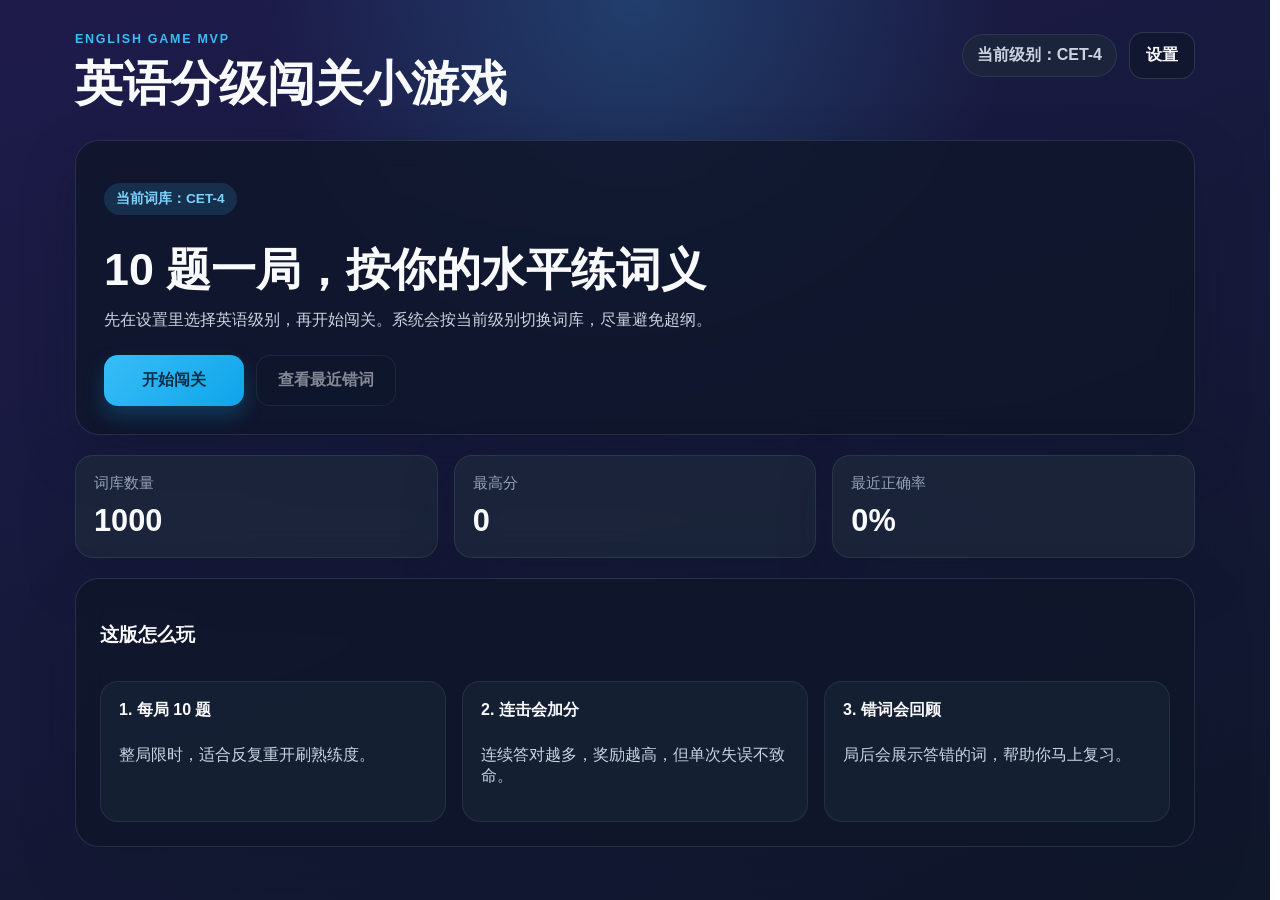
==== index.html @ 814c790f "提交英语分级闯关小游戏" ====
<!doctype html>
<html lang="zh-CN">
<head>
  <meta charset="utf-8">
  <meta name="viewport" content="width=device-width, initial-scale=1">
  <title>英语分级闯关小游戏</title>
  <link rel="stylesheet" href="styles.css">
</head>
<body>
  <div class="app-shell">
    <header class="app-header">
      <div>
        <p class="eyebrow">English Game MVP</p>
        <h1>英语分级闯关小游戏</h1>
      </div>
      <div class="header-actions">
        <p class="level-chip" id="current-level-chip">当前级别：CET-4</p>
        <button class="secondary-button compact-button" id="open-settings-button" type="button">设置</button>
      </div>
    </header>

    <main class="screen-stack">
      <section class="screen is-active" id="screen-home" aria-labelledby="home-title">
        <div class="hero-card card">
          <p class="hero-badge" id="current-level-badge">当前词库：CET-4</p>
          <h2 id="home-title">10 题一局，按你的水平练词义</h2>
          <p class="hero-copy">
            先在设置里选择英语级别，再开始闯关。系统会按当前级别切换词库，尽量避免超纲。
          </p>
          <div class="action-row">
            <button class="primary-button" id="start-button" type="button">开始闯关</button>
            <button class="secondary-button" id="toggle-review-button" type="button">查看最近错词</button>
          </div>
        </div>

        <div class="stats-grid">
          <article class="stat-card card">
            <span class="stat-label">词库数量</span>
            <strong class="stat-value" id="word-bank-size">0</strong>
          </article>
          <article class="stat-card card">
            <span class="stat-label">最高分</span>
            <strong class="stat-value" id="best-score">0</strong>
          </article>
          <article class="stat-card card">
            <span class="stat-label">最近正确率</span>
            <strong class="stat-value" id="latest-accuracy">0%</strong>
          </article>
        </div>

        <section class="card review-panel is-hidden" id="home-review-panel" aria-labelledby="home-review-title">
          <div class="panel-header">
            <h3 id="home-review-title">最近错词</h3>
            <span class="panel-hint">局后自动记录</span>
          </div>
          <ul class="word-review-list" id="home-review-list"></ul>
          <p class="empty-state" id="home-review-empty">你最近还没有错词记录，直接开始第一局吧。</p>
        </section>

        <section class="card tips-panel">
          <div class="panel-header">
            <h3>这版怎么玩</h3>
          </div>
          <div class="tips-grid">
            <article>
              <strong>1. 每局 10 题</strong>
              <p>整局限时，适合反复重开刷熟练度。</p>
            </article>
            <article>
              <strong>2. 连击会加分</strong>
              <p>连续答对越多，奖励越高，但单次失误不致命。</p>
            </article>
            <article>
              <strong>3. 错词会回顾</strong>
              <p>局后会展示答错的词，帮助你马上复习。</p>
            </article>
          </div>
        </section>
      </section>

      <section class="screen" id="screen-game" aria-labelledby="game-title">
        <div class="card game-card">
          <div class="panel-header game-header">
            <div>
              <p class="eyebrow">Round</p>
              <h2 id="game-title">正在闯关</h2>
            </div>
            <p class="question-progress" id="question-progress">第 1 / 10 题</p>
          </div>

          <div class="status-grid">
            <article class="status-chip">
              <span>时间</span>
              <strong id="timer-value">01:15</strong>
            </article>
            <article class="status-chip">
              <span>分数</span>
              <strong id="score-value">0</strong>
            </article>
            <article class="status-chip">
              <span>生命</span>
              <strong id="lives-value">3</strong>
            </article>
            <article class="status-chip">
              <span>连击</span>
              <strong id="combo-value">0</strong>
            </article>
          </div>

          <div class="question-panel">
            <div class="question-meta">
              <span class="tag" id="pos-tag">v.</span>
              <span class="tag tag-muted" id="difficulty-tag">easy</span>
            </div>
            <p class="prompt-label">请选择这个英文单词最贴切的中文意思：</p>
            <h3 class="question-word" id="question-word">abandon</h3>
            <p class="question-phonetic" id="question-phonetic">/əˈbændən/</p>
            <p class="question-hint">键盘也可以按 1 / 2 / 3 / 4 作答</p>
          </div>

          <div class="options-grid" id="options-grid" role="list"></div>

          <div class="feedback-box" id="feedback-box" aria-live="polite"></div>
        </div>
      </section>

      <section class="screen" id="screen-result" aria-labelledby="result-title">
        <div class="card result-card">
          <div class="panel-header">
            <div>
              <p class="eyebrow">Result</p>
              <h2 id="result-title">本局结算</h2>
            </div>
          </div>

          <div class="result-grid">
            <article class="stat-card result-stat">
              <span class="stat-label">最终得分</span>
              <strong class="stat-value" id="result-score">0</strong>
            </article>
            <article class="stat-card result-stat">
              <span class="stat-label">答对题数</span>
              <strong class="stat-value" id="result-correct">0 / 0</strong>
            </article>
            <article class="stat-card result-stat">
              <span class="stat-label">正确率</span>
              <strong class="stat-value" id="result-accuracy">0%</strong>
            </article>
            <article class="stat-card result-stat">
              <span class="stat-label">最高连击</span>
              <strong class="stat-value" id="result-best-combo">0</strong>
            </article>
          </div>

          <p class="summary-text" id="result-summary">继续保持，你已经在建立语感了。</p>

          <section class="review-panel result-review">
            <div class="panel-header">
              <h3>本局错词回顾</h3>
              <span class="panel-hint" id="wrong-count">0 个</span>
            </div>
            <ul class="word-review-list" id="result-review-list"></ul>
            <p class="empty-state" id="result-review-empty">这一局没有错词，表现不错。</p>
          </section>

          <div class="action-row">
            <button class="primary-button" id="play-again-button" type="button">再来一局</button>
            <button class="secondary-button" id="back-home-button" type="button">返回首页</button>
          </div>
        </div>
      </section>
    </main>
  </div>

  <section class="modal-backdrop is-hidden" id="settings-modal" aria-hidden="true">
    <div class="modal-card card" role="dialog" aria-modal="true" aria-labelledby="settings-title">
      <div class="panel-header">
        <div>
          <p class="eyebrow">Settings</p>
          <h2 id="settings-title">选择英语级别</h2>
        </div>
        <button class="icon-button" id="close-settings-button" type="button" aria-label="关闭设置">×</button>
      </div>
      <p class="modal-copy">
        级别切换后，题目、词库数量、最高分、最近正确率和错词记录都会按当前级别分别显示。
      </p>
      <div class="level-options" id="level-options"></div>
      <div class="action-row modal-actions">
        <button class="primary-button" id="save-settings-button" type="button">保存设置</button>
        <button class="secondary-button" id="cancel-settings-button" type="button">取消</button>
      </div>
    </div>
  </section>

  <script src="generated-word-bank.js"></script>
  <script src="words.js"></script>
  <script src="app.js"></script>
</body>
</html>
---- styles.css ----
:root {
  --bg-start: #1e1b4b;
  --bg-end: #0f172a;
  --page-background:
    radial-gradient(circle at top, rgba(56, 189, 248, 0.22), transparent 34%),
    linear-gradient(160deg, var(--bg-start), var(--bg-end));
  --panel: rgba(15, 23, 42, 0.82);
  --panel-border: rgba(148, 163, 184, 0.18);
  --text-main: #f8fafc;
  --text-soft: #cbd5e1;
  --text-muted: #94a3b8;
  --accent: #38bdf8;
  --accent-strong: #0ea5e9;
  --success: #22c55e;
  --danger: #f87171;
  --warning: #fbbf24;
  --shadow: 0 20px 50px rgba(15, 23, 42, 0.35);
  --radius-lg: 24px;
  --radius-md: 18px;
  --radius-sm: 12px;
  --scrollbar-track: rgba(15, 23, 42, 0.56);
  --scrollbar-thumb: linear-gradient(180deg, rgba(56, 189, 248, 0.72), rgba(14, 165, 233, 0.88));
  --scrollbar-thumb-hover: linear-gradient(180deg, rgba(125, 211, 252, 0.88), rgba(56, 189, 248, 0.96));
}

* {
  box-sizing: border-box;
}

html {
  overflow-y: scroll;
  scrollbar-gutter: stable;
  background: var(--page-background);
}

body {
  margin: 0;
  min-height: 100vh;
  font-family: "Segoe UI", "PingFang SC", "Microsoft YaHei", sans-serif;
  color: var(--text-main);
  background: var(--page-background);
}

body.modal-open {
  position: fixed;
  left: 0;
  right: 0;
  width: 100%;
  overflow: hidden;
}

html,
body,
.modal-backdrop,
.level-options {
  scrollbar-width: thin;
  scrollbar-color: rgba(56, 189, 248, 0.85) rgba(15, 23, 42, 0.38);
}

html::-webkit-scrollbar,
body::-webkit-scrollbar,
.modal-backdrop::-webkit-scrollbar,
.level-options::-webkit-scrollbar {
  width: 12px;
  height: 12px;
}

html::-webkit-scrollbar-track,
body::-webkit-scrollbar-track,
.modal-backdrop::-webkit-scrollbar-track,
.level-options::-webkit-scrollbar-track {
  background: var(--scrollbar-track);
  border-radius: 999px;
}

html::-webkit-scrollbar-thumb,
body::-webkit-scrollbar-thumb,
.modal-backdrop::-webkit-scrollbar-thumb,
.level-options::-webkit-scrollbar-thumb {
  background: var(--scrollbar-thumb);
  border-radius: 999px;
  border: 2px solid rgba(15, 23, 42, 0.72);
}

html::-webkit-scrollbar-thumb:hover,
body::-webkit-scrollbar-thumb:hover,
.modal-backdrop::-webkit-scrollbar-thumb:hover,
.level-options::-webkit-scrollbar-thumb:hover {
  background: var(--scrollbar-thumb-hover);
}

button,
input,
textarea,
select {
  font: inherit;
}

button {
  border: 0;
  cursor: pointer;
}

.app-shell {
  width: min(1120px, calc(100% - 32px));
  margin: 0 auto;
  padding: 32px 0 48px;
}

.app-header {
  display: flex;
  justify-content: space-between;
  gap: 16px;
  align-items: flex-start;
  margin-bottom: 24px;
}

.app-header h1 {
  margin: 6px 0 0;
  font-size: clamp(1.9rem, 4vw, 3rem);
}

.header-tip {
  max-width: 260px;
  margin: 0;
  color: var(--text-soft);
  text-align: right;
}

.header-actions {
  display: flex;
  flex-wrap: wrap;
  justify-content: flex-end;
  align-items: center;
  gap: 12px;
}

.level-chip {
  margin: 0;
  padding: 10px 14px;
  border-radius: 999px;
  background: rgba(30, 41, 59, 0.72);
  border: 1px solid rgba(148, 163, 184, 0.14);
  color: var(--text-soft);
  font-weight: 700;
}

.eyebrow {
  margin: 0;
  color: var(--accent);
  text-transform: uppercase;
  letter-spacing: 0.14em;
  font-size: 0.78rem;
  font-weight: 700;
}

.screen {
  display: none;
}

.screen.is-active {
  display: block;
}

.card {
  border: 1px solid var(--panel-border);
  border-radius: var(--radius-lg);
  background: var(--panel);
  box-shadow: var(--shadow);
  backdrop-filter: blur(14px);
}

.hero-card,
.game-card,
.result-card,
.review-panel,
.tips-panel {
  padding: 24px;
}

.hero-card {
  padding: 28px;
}

.hero-badge,
.tag {
  display: inline-flex;
  align-items: center;
  gap: 6px;
  padding: 7px 12px;
  border-radius: 999px;
  background: rgba(56, 189, 248, 0.15);
  color: #7dd3fc;
  font-size: 0.85rem;
  font-weight: 700;
}

.hero-card h2 {
  margin: 16px 0 12px;
  font-size: clamp(1.8rem, 3.8vw, 2.8rem);
  line-height: 1.12;
}

.hero-copy,
.prompt-label,
.question-hint,
.summary-text,
.tips-grid p,
.panel-hint,
.empty-state {
  color: var(--text-soft);
}

.action-row {
  display: flex;
  flex-wrap: wrap;
  gap: 12px;
  margin-top: 24px;
}

.primary-button,
.secondary-button,
.option-button {
  transition: transform 0.15s ease, box-shadow 0.15s ease, background 0.15s ease, border-color 0.15s ease;
}

.primary-button:hover,
.secondary-button:hover,
.option-button:hover {
  transform: translateY(-2px);
}

.primary-button,
.secondary-button {
  min-width: 140px;
  padding: 14px 20px;
  border-radius: 14px;
  font-weight: 700;
}

.primary-button {
  background: linear-gradient(135deg, var(--accent), var(--accent-strong));
  color: #082f49;
  box-shadow: 0 10px 20px rgba(14, 165, 233, 0.25);
}

.secondary-button {
  background: rgba(15, 23, 42, 0.7);
  color: var(--text-main);
  border: 1px solid rgba(148, 163, 184, 0.22);
}

.compact-button {
  min-width: auto;
  padding: 12px 16px;
}

.secondary-button:disabled {
  opacity: 0.5;
  cursor: not-allowed;
  transform: none;
}

.stats-grid,
.result-grid,
.tips-grid,
.status-grid {
  display: grid;
  gap: 16px;
}

.stats-grid,
.result-grid {
  grid-template-columns: repeat(3, minmax(0, 1fr));
  margin-top: 20px;
}

.tips-panel,
.review-panel {
  margin-top: 20px;
}

.stat-card,
.status-chip {
  padding: 18px;
  border-radius: var(--radius-md);
  background: rgba(30, 41, 59, 0.72);
  border: 1px solid rgba(148, 163, 184, 0.14);
}

.stat-label,
.status-chip span {
  display: block;
  color: var(--text-muted);
  font-size: 0.92rem;
}

.stat-value,
.status-chip strong {
  display: block;
  margin-top: 10px;
  font-size: clamp(1.6rem, 2.4vw, 2.15rem);
}

.panel-header {
  display: flex;
  justify-content: space-between;
  align-items: center;
  gap: 12px;
}

.tips-grid {
  grid-template-columns: repeat(3, minmax(0, 1fr));
  margin-top: 14px;
}

.tips-grid article {
  padding: 18px;
  border-radius: var(--radius-md);
  background: rgba(30, 41, 59, 0.52);
  border: 1px solid rgba(148, 163, 184, 0.12);
}

.tips-grid strong {
  display: inline-block;
  margin-bottom: 8px;
}

.game-card {
  max-width: 860px;
  margin: 0 auto;
}

.game-header {
  margin-bottom: 20px;
}

.question-progress {
  margin: 0;
  color: var(--warning);
  font-weight: 700;
}

.status-grid {
  grid-template-columns: repeat(4, minmax(0, 1fr));
  margin-bottom: 24px;
}

.question-panel {
  margin-bottom: 18px;
  padding: 24px;
  border-radius: var(--radius-md);
  background: rgba(30, 41, 59, 0.56);
  border: 1px solid rgba(148, 163, 184, 0.12);
}

.question-meta {
  display: flex;
  gap: 10px;
  flex-wrap: wrap;
}

.tag-muted {
  color: #fde68a;
  background: rgba(251, 191, 36, 0.12);
}

.question-word {
  margin: 10px 0 8px;
  font-size: clamp(2rem, 6vw, 3.8rem);
  line-height: 1.05;
}

.question-phonetic {
  margin: 0 0 10px;
  color: #bfdbfe;
  font-size: 1.02rem;
  letter-spacing: 0.02em;
}

.options-grid {
  display: grid;
  gap: 12px;
}

.option-button {
  width: 100%;
  padding: 18px 20px;
  text-align: left;
  border-radius: 16px;
  color: var(--text-main);
  background: rgba(15, 23, 42, 0.72);
  border: 1px solid rgba(148, 163, 184, 0.16);
}

.option-button strong {
  display: inline-flex;
  align-items: center;
  justify-content: center;
  width: 28px;
  height: 28px;
  margin-right: 12px;
  border-radius: 999px;
  background: rgba(148, 163, 184, 0.15);
  font-size: 0.9rem;
}

.option-button.is-disabled {
  cursor: not-allowed;
  transform: none;
  opacity: 0.92;
}

.option-button.is-correct {
  border-color: rgba(34, 197, 94, 0.66);
  background: rgba(34, 197, 94, 0.18);
}

.option-button.is-wrong {
  border-color: rgba(248, 113, 113, 0.62);
  background: rgba(248, 113, 113, 0.18);
}

.feedback-box {
  min-height: 58px;
  margin-top: 18px;
  padding: 16px 18px;
  border-radius: 16px;
  background: rgba(15, 23, 42, 0.62);
  border: 1px solid rgba(148, 163, 184, 0.12);
  color: var(--text-soft);
}

.feedback-box.is-success {
  border-color: rgba(34, 197, 94, 0.4);
  color: #bbf7d0;
}

.feedback-box.is-error {
  border-color: rgba(248, 113, 113, 0.4);
  color: #fecaca;
}

.result-card {
  max-width: 920px;
  margin: 0 auto;
}

.result-grid {
  margin-top: 20px;
}

.summary-text {
  margin: 20px 0 0;
  font-size: 1.05rem;
}

.result-review {
  margin-top: 22px;
  padding: 0;
  background: transparent;
  border: 0;
  box-shadow: none;
}

.word-review-list {
  display: grid;
  gap: 10px;
  padding: 0;
  margin: 16px 0 0;
  list-style: none;
}

.word-review-item {
  display: block;
  padding: 14px 16px;
  border-radius: 14px;
  background: rgba(30, 41, 59, 0.56);
  border: 1px solid rgba(148, 163, 184, 0.12);
}

.word-review-heading {
  margin-bottom: 12px;
}

.word-review-title {
  display: flex;
  flex-wrap: wrap;
  align-items: baseline;
  gap: 10px;
}

.word-review-item strong {
  font-size: 1.08rem;
}

.word-review-phonetic {
  color: #bfdbfe;
  font-size: 0.94rem;
}

.sense-list {
  display: grid;
  gap: 8px;
  padding: 0;
  margin: 0;
  list-style: none;
}

.sense-item {
  display: flex;
  align-items: flex-start;
  gap: 10px;
  flex-wrap: wrap;
}

.sense-badge {
  display: inline-flex;
  align-items: center;
  padding: 4px 10px;
  border-radius: 999px;
  background: rgba(56, 189, 248, 0.12);
  color: #7dd3fc;
  font-size: 0.82rem;
  font-weight: 700;
}

.sense-meaning {
  color: var(--text-soft);
  line-height: 1.6;
}

.empty-state {
  margin: 14px 0 0;
}

.is-hidden {
  display: none;
}

.modal-backdrop {
  position: fixed;
  inset: 0;
  z-index: 20;
  display: flex;
  align-items: center;
  justify-content: center;
  padding: 20px;
  overflow-y: auto;
  backdrop-filter: none;
  background: transparent;
}

.modal-backdrop.is-hidden {
  display: none;
}

.modal-card {
  width: min(720px, 100%);
  max-height: calc(100vh - 40px);
  display: flex;
  flex-direction: column;
  padding: 24px;
  overflow: hidden;
}

.icon-button {
  width: 40px;
  height: 40px;
  border-radius: 999px;
  background: rgba(15, 23, 42, 0.72);
  border: 1px solid rgba(148, 163, 184, 0.18);
  color: var(--text-main);
  font-size: 1.4rem;
  line-height: 1;
}

.modal-copy {
  margin: 16px 0 0;
  color: var(--text-soft);
  flex-shrink: 0;
}

.level-options {
  display: grid;
  gap: 12px;
  margin-top: 18px;
  min-height: 0;
  overflow-y: auto;
  padding-right: 8px;
}

.level-option {
  width: 100%;
  display: flex;
  justify-content: space-between;
  align-items: flex-start;
  gap: 16px;
  padding: 16px 18px;
  text-align: left;
  border-radius: 16px;
  background: rgba(15, 23, 42, 0.72);
  border: 1px solid rgba(148, 163, 184, 0.16);
  color: var(--text-main);
}

.level-option.is-selected {
  border-color: rgba(56, 189, 248, 0.7);
  background: rgba(14, 165, 233, 0.16);
  box-shadow: 0 12px 24px rgba(14, 165, 233, 0.12);
}

.level-option-title {
  display: block;
  font-size: 1.05rem;
}

.level-option-copy {
  display: block;
  margin-top: 6px;
  color: var(--text-soft);
  line-height: 1.6;
}

.level-option-count {
  display: inline-flex;
  align-items: center;
  padding: 6px 12px;
  border-radius: 999px;
  background: rgba(56, 189, 248, 0.12);
  color: #7dd3fc;
  font-size: 0.86rem;
  font-weight: 700;
}

.modal-actions {
  margin-top: 18px;
  padding-top: 16px;
  border-top: 1px solid rgba(148, 163, 184, 0.14);
  flex-shrink: 0;
}

@media (max-width: 900px) {
  .app-header,
  .panel-header {
    flex-direction: column;
    align-items: flex-start;
  }

  .header-tip {
    max-width: none;
    text-align: left;
  }

  .header-actions {
    justify-content: flex-start;
  }

  .stats-grid,
  .result-grid,
  .tips-grid,
  .status-grid {
    grid-template-columns: repeat(2, minmax(0, 1fr));
  }
}

@media (max-width: 640px) {
  .app-shell {
    width: min(100% - 20px, 100%);
    padding-top: 20px;
  }

  .hero-card,
  .game-card,
  .result-card,
  .review-panel,
  .tips-panel {
    padding: 18px;
  }

  .stats-grid,
  .result-grid,
  .tips-grid,
  .status-grid {
    grid-template-columns: 1fr;
  }

  .question-panel {
    padding: 18px;
  }

  .action-row {
    flex-direction: column;
  }

  .primary-button,
  .secondary-button {
    width: 100%;
  }

  .sense-item {
    flex-direction: column;
    gap: 6px;
  }

  .level-option {
    flex-direction: column;
  }

  .level-option-count {
    align-self: flex-start;
  }

  .modal-backdrop {
    padding: 10px;
  }

  .modal-card {
    max-height: calc(100vh - 20px);
    padding: 18px;
  }
}
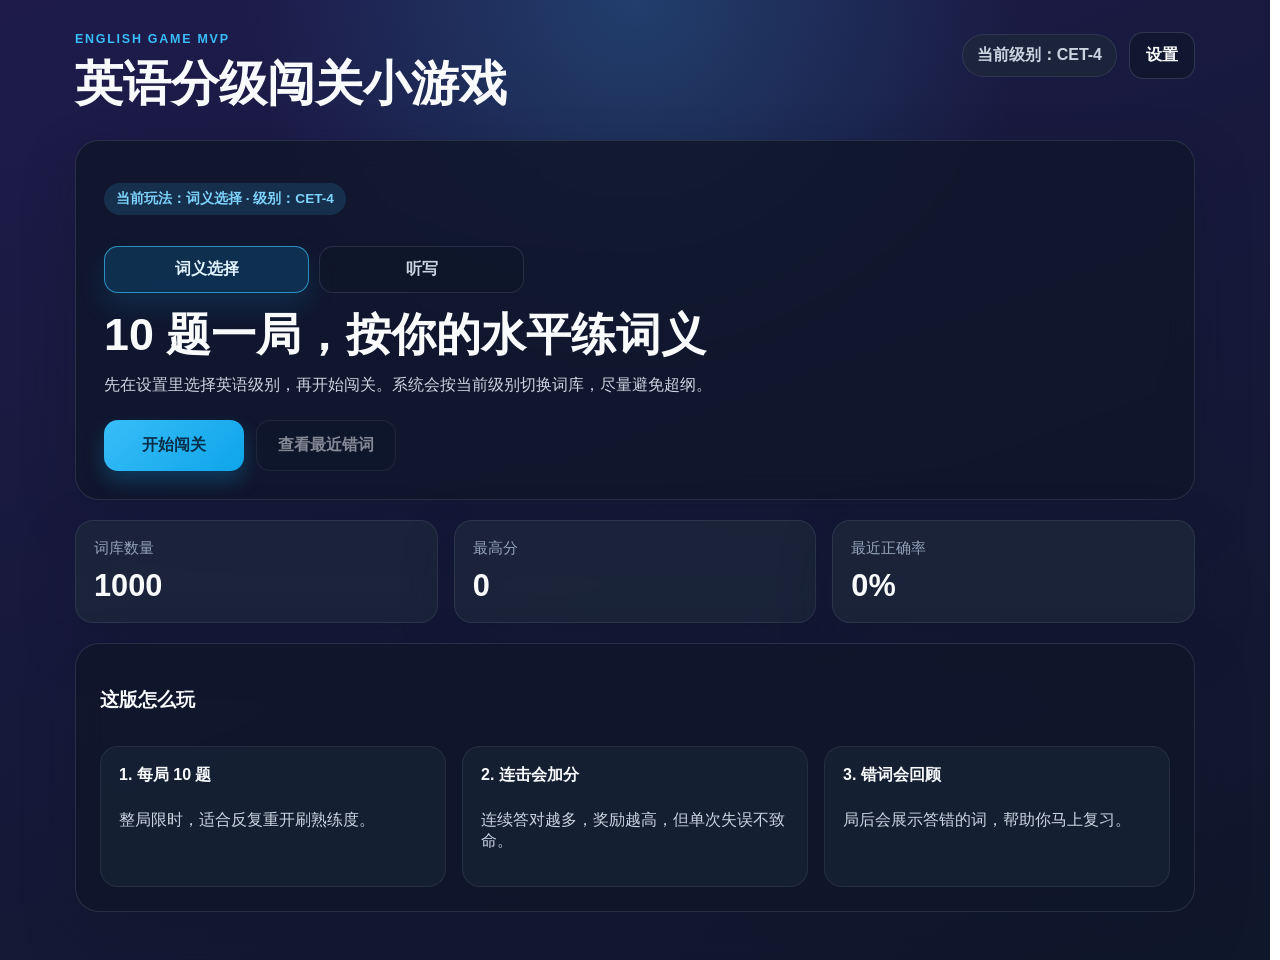
==== commit 775af203: "feat: 添加词义选择和听写模式切换功能，更新相关样式和文本" ====
--- a/index.html
+++ b/index.html
@@ -22,11 +22,16 @@
     <main class="screen-stack">
       <section class="screen is-active" id="screen-home" aria-labelledby="home-title">
         <div class="hero-card card">
-          <p class="hero-badge" id="current-level-badge">当前词库：CET-4</p>
+          <p class="hero-badge" id="current-level-badge">当前玩法：词义选择 · 级别：CET-4</p>
+          <div class="mode-switch" id="mode-switch" role="tablist" aria-label="练习模式">
+            <button class="mode-button is-active" id="mode-meaning-button" type="button" data-mode="meaning" role="tab" aria-selected="true">词义选择</button>
+            <button class="mode-button" id="mode-dictation-button" type="button" data-mode="dictation" role="tab" aria-selected="false">听写</button>
+          </div>
           <h2 id="home-title">10 题一局，按你的水平练词义</h2>
-          <p class="hero-copy">
+          <p class="hero-copy" id="home-copy">
             先在设置里选择英语级别，再开始闯关。系统会按当前级别切换词库，尽量避免超纲。
           </p>
+          <p class="home-mode-note is-hidden" id="home-mode-note"></p>
           <div class="action-row">
             <button class="primary-button" id="start-button" type="button">开始闯关</button>
             <button class="secondary-button" id="toggle-review-button" type="button">查看最近错词</button>
@@ -35,15 +40,15 @@
 
         <div class="stats-grid">
           <article class="stat-card card">
-            <span class="stat-label">词库数量</span>
+            <span class="stat-label" id="word-bank-label">词库数量</span>
             <strong class="stat-value" id="word-bank-size">0</strong>
           </article>
           <article class="stat-card card">
-            <span class="stat-label">最高分</span>
+            <span class="stat-label" id="best-score-label">最高分</span>
             <strong class="stat-value" id="best-score">0</strong>
           </article>
           <article class="stat-card card">
-            <span class="stat-label">最近正确率</span>
+            <span class="stat-label" id="latest-accuracy-label">最近正确率</span>
             <strong class="stat-value" id="latest-accuracy">0%</strong>
           </article>
         </div>
@@ -63,16 +68,16 @@
           </div>
           <div class="tips-grid">
             <article>
-              <strong>1. 每局 10 题</strong>
-              <p>整局限时，适合反复重开刷熟练度。</p>
+              <strong id="tip-title-1">1. 每局 10 题</strong>
+              <p id="tip-copy-1">整局限时，适合反复重开刷熟练度。</p>
             </article>
             <article>
-              <strong>2. 连击会加分</strong>
-              <p>连续答对越多，奖励越高，但单次失误不致命。</p>
+              <strong id="tip-title-2">2. 连击会加分</strong>
+              <p id="tip-copy-2">连续答对越多，奖励越高，但单次失误不致命。</p>
             </article>
             <article>
-              <strong>3. 错词会回顾</strong>
-              <p>局后会展示答错的词，帮助你马上复习。</p>
+              <strong id="tip-title-3">3. 错词会回顾</strong>
+              <p id="tip-copy-3">局后会展示答错的词，帮助你马上复习。</p>
             </article>
           </div>
         </section>
@@ -90,32 +95,41 @@
 
           <div class="status-grid">
             <article class="status-chip">
-              <span>时间</span>
+              <span id="status-label-1">时间</span>
               <strong id="timer-value">01:15</strong>
             </article>
             <article class="status-chip">
-              <span>分数</span>
+              <span id="status-label-2">分数</span>
               <strong id="score-value">0</strong>
             </article>
             <article class="status-chip">
-              <span>生命</span>
+              <span id="status-label-3">生命</span>
               <strong id="lives-value">3</strong>
             </article>
             <article class="status-chip">
-              <span>连击</span>
+              <span id="status-label-4">连击</span>
               <strong id="combo-value">0</strong>
             </article>
           </div>
 
-          <div class="question-panel">
+          <div class="question-panel" id="question-panel">
             <div class="question-meta">
               <span class="tag" id="pos-tag">v.</span>
               <span class="tag tag-muted" id="difficulty-tag">easy</span>
             </div>
-            <p class="prompt-label">请选择这个英文单词最贴切的中文意思：</p>
+            <p class="prompt-label" id="prompt-label">请选择这个英文单词最贴切的中文意思：</p>
             <h3 class="question-word" id="question-word">abandon</h3>
             <p class="question-phonetic" id="question-phonetic">/əˈbændən/</p>
-            <p class="question-hint">键盘也可以按 1 / 2 / 3 / 4 作答</p>
+            <p class="question-hint" id="question-hint">键盘也可以按 1 / 2 / 3 / 4 作答</p>
+            <div class="dictation-panel is-hidden" id="dictation-panel">
+              <label class="dictation-label" for="dictation-input">请在三遍播放结束后提交你的拼写：</label>
+              <div class="dictation-input-row">
+                <input class="dictation-input" id="dictation-input" type="text" inputmode="latin" autocomplete="off" autocapitalize="none" spellcheck="false" placeholder="输入你听到的英文单词">
+                <button class="primary-button" id="submit-dictation-button" type="button">提交拼写</button>
+              </div>
+              <p class="dictation-status" id="dictation-status">准备播放</p>
+              <p class="dictation-support-note is-hidden" id="dictation-support-note">当前浏览器不支持语音播放，暂时无法使用听写模式。</p>
+            </div>
           </div>
 
           <div class="options-grid" id="options-grid" role="list"></div>
@@ -135,19 +149,19 @@
 
           <div class="result-grid">
             <article class="stat-card result-stat">
-              <span class="stat-label">最终得分</span>
+              <span class="stat-label" id="result-label-1">最终得分</span>
               <strong class="stat-value" id="result-score">0</strong>
             </article>
             <article class="stat-card result-stat">
-              <span class="stat-label">答对题数</span>
+              <span class="stat-label" id="result-label-2">答对题数</span>
               <strong class="stat-value" id="result-correct">0 / 0</strong>
             </article>
             <article class="stat-card result-stat">
-              <span class="stat-label">正确率</span>
+              <span class="stat-label" id="result-label-3">正确率</span>
               <strong class="stat-value" id="result-accuracy">0%</strong>
             </article>
             <article class="stat-card result-stat">
-              <span class="stat-label">最高连击</span>
+              <span class="stat-label" id="result-label-4">最高连击</span>
               <strong class="stat-value" id="result-best-combo">0</strong>
             </article>
           </div>
@@ -182,7 +196,7 @@
         <button class="icon-button" id="close-settings-button" type="button" aria-label="关闭设置">×</button>
       </div>
       <p class="modal-copy">
-        级别切换后，题目、词库数量、最高分、最近正确率和错词记录都会按当前级别分别显示。
+        级别切换后，两种玩法都会切换到对应级别；统计和错词记录会按“玩法 + 级别”分别显示。
       </p>
       <div class="level-options" id="level-options"></div>
       <div class="action-row modal-actions">
--- a/styles.css
+++ b/styles.css
@@ -201,13 +201,45 @@
   line-height: 1.12;
 }
 
+.mode-switch {
+  width: min(420px, 100%);
+  display: grid;
+  grid-template-columns: repeat(2, minmax(0, 1fr));
+  gap: 10px;
+  margin-top: 18px;
+}
+
+.mode-button {
+  padding: 12px 16px;
+  border-radius: 14px;
+  background: rgba(15, 23, 42, 0.72);
+  border: 1px solid rgba(148, 163, 184, 0.18);
+  color: var(--text-soft);
+  font-weight: 700;
+  transition: transform 0.15s ease, background 0.15s ease, border-color 0.15s ease, color 0.15s ease;
+}
+
+.mode-button:hover {
+  transform: translateY(-2px);
+}
+
+.mode-button.is-active {
+  background: rgba(14, 165, 233, 0.18);
+  border-color: rgba(56, 189, 248, 0.68);
+  color: #e0f2fe;
+  box-shadow: 0 14px 28px rgba(14, 165, 233, 0.14);
+}
+
 .hero-copy,
 .prompt-label,
 .question-hint,
 .summary-text,
 .tips-grid p,
 .panel-hint,
-.empty-state {
+.empty-state,
+.home-mode-note,
+.dictation-status,
+.dictation-support-note {
   color: var(--text-soft);
 }
 
@@ -238,6 +270,13 @@
   font-weight: 700;
 }
 
+.primary-button:disabled,
+.secondary-button:disabled {
+  opacity: 0.5;
+  cursor: not-allowed;
+  transform: none;
+}
+
 .primary-button {
   background: linear-gradient(135deg, var(--accent), var(--accent-strong));
   color: #082f49;
@@ -253,12 +292,6 @@
 .compact-button {
   min-width: auto;
   padding: 12px 16px;
-}
-
-.secondary-button:disabled {
-  opacity: 0.5;
-  cursor: not-allowed;
-  transform: none;
 }
 
 .stats-grid,
@@ -354,6 +387,11 @@
   border: 1px solid rgba(148, 163, 184, 0.12);
 }
 
+.question-panel.is-dictation {
+  border-color: rgba(56, 189, 248, 0.24);
+  background: rgba(15, 23, 42, 0.78);
+}
+
 .question-meta {
   display: flex;
   gap: 10px;
@@ -378,9 +416,66 @@
   letter-spacing: 0.02em;
 }
 
+.question-panel.is-dictation .question-word {
+  font-size: clamp(1.8rem, 4.8vw, 3rem);
+}
+
 .options-grid {
   display: grid;
   gap: 12px;
+}
+
+.dictation-panel {
+  margin-top: 20px;
+  padding-top: 18px;
+  border-top: 1px solid rgba(148, 163, 184, 0.14);
+}
+
+.dictation-label {
+  display: block;
+  margin-bottom: 10px;
+  color: var(--text-main);
+  font-weight: 600;
+}
+
+.dictation-input-row {
+  display: flex;
+  gap: 12px;
+  align-items: stretch;
+}
+
+.dictation-input {
+  flex: 1;
+  min-height: 54px;
+  padding: 14px 16px;
+  border-radius: 14px;
+  border: 1px solid rgba(148, 163, 184, 0.22);
+  background: rgba(15, 23, 42, 0.82);
+  color: var(--text-main);
+}
+
+.dictation-input::placeholder {
+  color: var(--text-muted);
+}
+
+.dictation-input:focus {
+  outline: none;
+  border-color: rgba(56, 189, 248, 0.7);
+  box-shadow: 0 0 0 3px rgba(56, 189, 248, 0.16);
+}
+
+.dictation-input:disabled {
+  opacity: 0.68;
+}
+
+.dictation-status,
+.dictation-support-note,
+.home-mode-note {
+  margin: 12px 0 0;
+}
+
+.dictation-support-note {
+  color: #fecaca;
 }
 
 .option-button {
@@ -499,6 +594,12 @@
   font-size: 0.94rem;
 }
 
+.word-review-note {
+  margin: 0 0 12px;
+  color: #fde68a;
+  font-size: 0.94rem;
+}
+
 .sense-list {
   display: grid;
   gap: 8px;
@@ -698,6 +799,14 @@
     width: 100%;
   }
 
+  .dictation-input-row {
+    flex-direction: column;
+  }
+
+  .mode-switch {
+    width: 100%;
+  }
+
   .sense-item {
     flex-direction: column;
     gap: 6px;
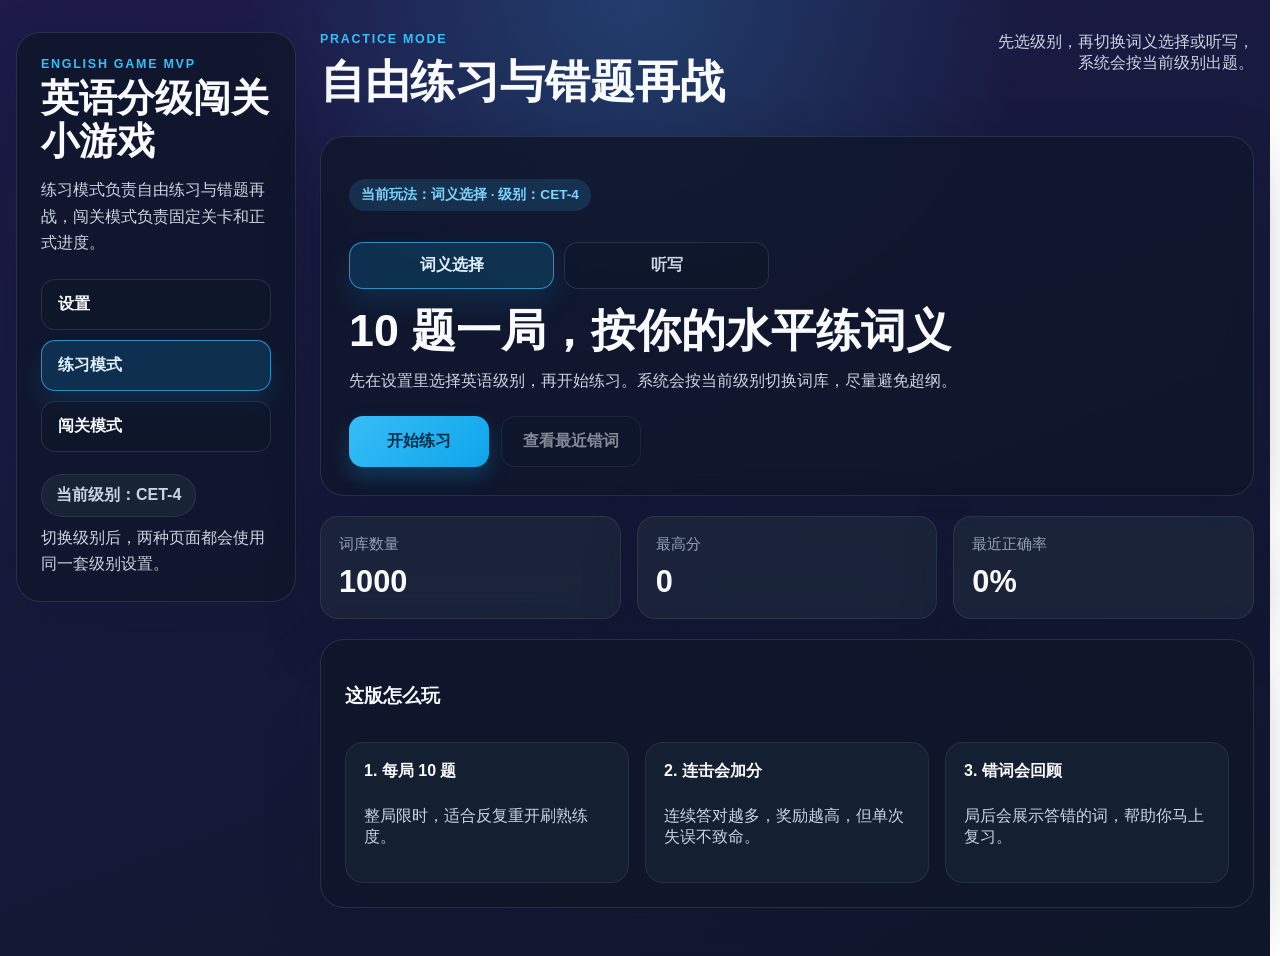
==== commit 9ac4e680: "feat：闯关模式和练习模式的拆分" ====
--- a/index.html
+++ b/index.html
@@ -3,187 +3,211 @@
 <head>
   <meta charset="utf-8">
   <meta name="viewport" content="width=device-width, initial-scale=1">
-  <title>英语分级闯关小游戏</title>
+  <title>英语分级闯关小游戏 - 练习模式</title>
   <link rel="stylesheet" href="styles.css">
 </head>
 <body>
   <div class="app-shell">
-    <header class="app-header">
-      <div>
-        <p class="eyebrow">English Game MVP</p>
-        <h1>英语分级闯关小游戏</h1>
+    <div class="app-layout">
+      <aside class="sidebar card">
+        <div class="sidebar-brand">
+          <p class="eyebrow">English Game MVP</p>
+          <h1>英语分级闯关小游戏</h1>
+          <p class="sidebar-copy">练习模式负责自由练习与错题再战，闯关模式负责固定关卡和正式进度。</p>
+        </div>
+
+        <nav class="sidebar-nav" aria-label="主导航">
+          <button class="sidebar-nav-button" id="open-settings-button" type="button">设置</button>
+          <a class="sidebar-nav-button is-active" href="index.html" aria-current="page">练习模式</a>
+          <a class="sidebar-nav-button" href="stage-mode.html">闯关模式</a>
+        </nav>
+
+        <div class="sidebar-meta">
+          <p class="level-chip" id="current-level-chip">当前级别：CET-4</p>
+          <p class="sidebar-hint">切换级别后，两种页面都会使用同一套级别设置。</p>
+        </div>
+      </aside>
+
+      <div class="content-shell">
+        <header class="app-header page-header">
+          <div>
+            <p class="eyebrow">Practice Mode</p>
+            <h2>自由练习与错题再战</h2>
+          </div>
+          <p class="header-tip">先选级别，再切换词义选择或听写，系统会按当前级别出题。</p>
+        </header>
+
+        <main class="screen-stack">
+          <section class="screen is-active" id="screen-home" aria-labelledby="home-title">
+            <div class="hero-card card">
+              <p class="hero-badge" id="current-level-badge">当前玩法：词义选择 · 级别：CET-4</p>
+              <div class="mode-switch" id="mode-switch" role="tablist" aria-label="练习模式">
+                <button class="mode-button is-active" id="mode-meaning-button" type="button" data-mode="meaning" role="tab" aria-selected="true">词义选择</button>
+                <button class="mode-button" id="mode-dictation-button" type="button" data-mode="dictation" role="tab" aria-selected="false">听写</button>
+              </div>
+              <h2 id="home-title">10 题一局，按你的水平练词义</h2>
+              <p class="hero-copy" id="home-copy">
+                先在设置里选择英语级别，再开始练习。系统会按当前级别切换词库，尽量避免超纲。
+              </p>
+              <p class="home-mode-note is-hidden" id="home-mode-note"></p>
+              <div class="action-row">
+                <button class="primary-button" id="start-button" type="button">开始练习</button>
+                <button class="secondary-button" id="toggle-review-button" type="button">查看最近错词</button>
+              </div>
+            </div>
+
+            <div class="stats-grid">
+              <article class="stat-card card">
+                <span class="stat-label" id="word-bank-label">词库数量</span>
+                <strong class="stat-value" id="word-bank-size">0</strong>
+              </article>
+              <article class="stat-card card">
+                <span class="stat-label" id="best-score-label">最高分</span>
+                <strong class="stat-value" id="best-score">0</strong>
+              </article>
+              <article class="stat-card card">
+                <span class="stat-label" id="latest-accuracy-label">最近正确率</span>
+                <strong class="stat-value" id="latest-accuracy">0%</strong>
+              </article>
+            </div>
+
+            <section class="card review-panel is-hidden" id="home-review-panel" aria-labelledby="home-review-title">
+              <div class="panel-header">
+                <h3 id="home-review-title">最近错词</h3>
+                <span class="panel-hint">局后自动记录</span>
+              </div>
+              <ul class="word-review-list" id="home-review-list"></ul>
+              <p class="empty-state" id="home-review-empty">你最近还没有错词记录，直接开始第一局吧。</p>
+            </section>
+
+            <section class="card tips-panel">
+              <div class="panel-header">
+                <h3>这版怎么玩</h3>
+              </div>
+              <div class="tips-grid">
+                <article>
+                  <strong id="tip-title-1">1. 每局 10 题</strong>
+                  <p id="tip-copy-1">整局限时，适合反复重开刷熟练度。</p>
+                </article>
+                <article>
+                  <strong id="tip-title-2">2. 连击会加分</strong>
+                  <p id="tip-copy-2">连续答对越多，奖励越高，但单次失误不致命。</p>
+                </article>
+                <article>
+                  <strong id="tip-title-3">3. 错词会回顾</strong>
+                  <p id="tip-copy-3">局后会展示答错的词，帮助你马上复习。</p>
+                </article>
+              </div>
+            </section>
+          </section>
+
+          <section class="screen" id="screen-game" aria-labelledby="game-title">
+            <div class="card game-card">
+              <div class="panel-header game-header">
+                <div>
+                  <p class="eyebrow">Practice Run</p>
+                  <h2 id="game-title">正在练习</h2>
+                </div>
+                <div class="game-header-actions">
+                  <p class="question-progress" id="question-progress">第 1 / 10 题</p>
+                  <button class="secondary-button compact-button" id="exit-game-button" type="button">退出本局</button>
+                </div>
+              </div>
+
+              <div class="status-grid">
+                <article class="status-chip">
+                  <span id="status-label-1">时间</span>
+                  <strong id="timer-value">01:15</strong>
+                </article>
+                <article class="status-chip">
+                  <span id="status-label-2">分数</span>
+                  <strong id="score-value">0</strong>
+                </article>
+                <article class="status-chip">
+                  <span id="status-label-3">生命</span>
+                  <strong id="lives-value">3</strong>
+                </article>
+                <article class="status-chip">
+                  <span id="status-label-4">连击</span>
+                  <strong id="combo-value">0</strong>
+                </article>
+              </div>
+
+              <div class="question-panel" id="question-panel">
+                <div class="question-meta">
+                  <span class="tag" id="pos-tag">v.</span>
+                  <span class="tag tag-muted" id="difficulty-tag">easy</span>
+                </div>
+                <p class="prompt-label" id="prompt-label">请选择这个英文单词最贴切的中文意思：</p>
+                <h3 class="question-word" id="question-word">abandon</h3>
+                <p class="question-phonetic" id="question-phonetic">/əˈbændən/</p>
+                <p class="question-hint" id="question-hint">键盘也可以按 1 / 2 / 3 / 4 作答</p>
+                <div class="dictation-panel is-hidden" id="dictation-panel">
+                  <label class="dictation-label" for="dictation-input">请在三遍播放结束后提交你的拼写：</label>
+                  <div class="dictation-input-row">
+                    <input class="dictation-input" id="dictation-input" type="text" inputmode="latin" autocomplete="off" autocapitalize="none" spellcheck="false" placeholder="输入你听到的英文单词">
+                    <button class="primary-button" id="submit-dictation-button" type="button">提交拼写</button>
+                  </div>
+                  <p class="dictation-status" id="dictation-status">准备播放</p>
+                  <p class="dictation-support-note is-hidden" id="dictation-support-note">当前浏览器不支持语音播放，暂时无法使用听写模式。</p>
+                </div>
+              </div>
+
+              <div class="options-grid" id="options-grid" role="list"></div>
+
+              <div class="feedback-box" id="feedback-box" aria-live="polite"></div>
+            </div>
+          </section>
+
+          <section class="screen" id="screen-result" aria-labelledby="result-title">
+            <div class="card result-card">
+              <div class="panel-header">
+                <div>
+                  <p class="eyebrow">Practice Result</p>
+                  <h2 id="result-title">本局结算</h2>
+                </div>
+              </div>
+
+              <div class="result-grid">
+                <article class="stat-card result-stat">
+                  <span class="stat-label" id="result-label-1">最终得分</span>
+                  <strong class="stat-value" id="result-score">0</strong>
+                </article>
+                <article class="stat-card result-stat">
+                  <span class="stat-label" id="result-label-2">答对题数</span>
+                  <strong class="stat-value" id="result-correct">0 / 0</strong>
+                </article>
+                <article class="stat-card result-stat">
+                  <span class="stat-label" id="result-label-3">正确率</span>
+                  <strong class="stat-value" id="result-accuracy">0%</strong>
+                </article>
+                <article class="stat-card result-stat">
+                  <span class="stat-label" id="result-label-4">最高连击</span>
+                  <strong class="stat-value" id="result-best-combo">0</strong>
+                </article>
+              </div>
+
+              <p class="summary-text" id="result-summary">继续保持，你已经在建立语感了。</p>
+
+              <section class="review-panel result-review">
+                <div class="panel-header">
+                  <h3>本局错词回顾</h3>
+                  <span class="panel-hint" id="wrong-count">0 个</span>
+                </div>
+                <ul class="word-review-list" id="result-review-list"></ul>
+                <p class="empty-state" id="result-review-empty">这一局没有错词，表现不错。</p>
+              </section>
+
+              <div class="action-row">
+                <button class="primary-button" id="play-again-button" type="button">再来一局</button>
+                <button class="secondary-button is-hidden" id="rematch-button" type="button">错题再战</button>
+                <button class="secondary-button" id="back-home-button" type="button">返回首页</button>
+              </div>
+            </div>
+          </section>
+        </main>
       </div>
-      <div class="header-actions">
-        <p class="level-chip" id="current-level-chip">当前级别：CET-4</p>
-        <button class="secondary-button compact-button" id="open-settings-button" type="button">设置</button>
-      </div>
-    </header>
-
-    <main class="screen-stack">
-      <section class="screen is-active" id="screen-home" aria-labelledby="home-title">
-        <div class="hero-card card">
-          <p class="hero-badge" id="current-level-badge">当前玩法：词义选择 · 级别：CET-4</p>
-          <div class="mode-switch" id="mode-switch" role="tablist" aria-label="练习模式">
-            <button class="mode-button is-active" id="mode-meaning-button" type="button" data-mode="meaning" role="tab" aria-selected="true">词义选择</button>
-            <button class="mode-button" id="mode-dictation-button" type="button" data-mode="dictation" role="tab" aria-selected="false">听写</button>
-          </div>
-          <h2 id="home-title">10 题一局，按你的水平练词义</h2>
-          <p class="hero-copy" id="home-copy">
-            先在设置里选择英语级别，再开始闯关。系统会按当前级别切换词库，尽量避免超纲。
-          </p>
-          <p class="home-mode-note is-hidden" id="home-mode-note"></p>
-          <div class="action-row">
-            <button class="primary-button" id="start-button" type="button">开始闯关</button>
-            <button class="secondary-button" id="toggle-review-button" type="button">查看最近错词</button>
-          </div>
-        </div>
-
-        <div class="stats-grid">
-          <article class="stat-card card">
-            <span class="stat-label" id="word-bank-label">词库数量</span>
-            <strong class="stat-value" id="word-bank-size">0</strong>
-          </article>
-          <article class="stat-card card">
-            <span class="stat-label" id="best-score-label">最高分</span>
-            <strong class="stat-value" id="best-score">0</strong>
-          </article>
-          <article class="stat-card card">
-            <span class="stat-label" id="latest-accuracy-label">最近正确率</span>
-            <strong class="stat-value" id="latest-accuracy">0%</strong>
-          </article>
-        </div>
-
-        <section class="card review-panel is-hidden" id="home-review-panel" aria-labelledby="home-review-title">
-          <div class="panel-header">
-            <h3 id="home-review-title">最近错词</h3>
-            <span class="panel-hint">局后自动记录</span>
-          </div>
-          <ul class="word-review-list" id="home-review-list"></ul>
-          <p class="empty-state" id="home-review-empty">你最近还没有错词记录，直接开始第一局吧。</p>
-        </section>
-
-        <section class="card tips-panel">
-          <div class="panel-header">
-            <h3>这版怎么玩</h3>
-          </div>
-          <div class="tips-grid">
-            <article>
-              <strong id="tip-title-1">1. 每局 10 题</strong>
-              <p id="tip-copy-1">整局限时，适合反复重开刷熟练度。</p>
-            </article>
-            <article>
-              <strong id="tip-title-2">2. 连击会加分</strong>
-              <p id="tip-copy-2">连续答对越多，奖励越高，但单次失误不致命。</p>
-            </article>
-            <article>
-              <strong id="tip-title-3">3. 错词会回顾</strong>
-              <p id="tip-copy-3">局后会展示答错的词，帮助你马上复习。</p>
-            </article>
-          </div>
-        </section>
-      </section>
-
-      <section class="screen" id="screen-game" aria-labelledby="game-title">
-        <div class="card game-card">
-          <div class="panel-header game-header">
-            <div>
-              <p class="eyebrow">Round</p>
-              <h2 id="game-title">正在闯关</h2>
-            </div>
-            <p class="question-progress" id="question-progress">第 1 / 10 题</p>
-          </div>
-
-          <div class="status-grid">
-            <article class="status-chip">
-              <span id="status-label-1">时间</span>
-              <strong id="timer-value">01:15</strong>
-            </article>
-            <article class="status-chip">
-              <span id="status-label-2">分数</span>
-              <strong id="score-value">0</strong>
-            </article>
-            <article class="status-chip">
-              <span id="status-label-3">生命</span>
-              <strong id="lives-value">3</strong>
-            </article>
-            <article class="status-chip">
-              <span id="status-label-4">连击</span>
-              <strong id="combo-value">0</strong>
-            </article>
-          </div>
-
-          <div class="question-panel" id="question-panel">
-            <div class="question-meta">
-              <span class="tag" id="pos-tag">v.</span>
-              <span class="tag tag-muted" id="difficulty-tag">easy</span>
-            </div>
-            <p class="prompt-label" id="prompt-label">请选择这个英文单词最贴切的中文意思：</p>
-            <h3 class="question-word" id="question-word">abandon</h3>
-            <p class="question-phonetic" id="question-phonetic">/əˈbændən/</p>
-            <p class="question-hint" id="question-hint">键盘也可以按 1 / 2 / 3 / 4 作答</p>
-            <div class="dictation-panel is-hidden" id="dictation-panel">
-              <label class="dictation-label" for="dictation-input">请在三遍播放结束后提交你的拼写：</label>
-              <div class="dictation-input-row">
-                <input class="dictation-input" id="dictation-input" type="text" inputmode="latin" autocomplete="off" autocapitalize="none" spellcheck="false" placeholder="输入你听到的英文单词">
-                <button class="primary-button" id="submit-dictation-button" type="button">提交拼写</button>
-              </div>
-              <p class="dictation-status" id="dictation-status">准备播放</p>
-              <p class="dictation-support-note is-hidden" id="dictation-support-note">当前浏览器不支持语音播放，暂时无法使用听写模式。</p>
-            </div>
-          </div>
-
-          <div class="options-grid" id="options-grid" role="list"></div>
-
-          <div class="feedback-box" id="feedback-box" aria-live="polite"></div>
-        </div>
-      </section>
-
-      <section class="screen" id="screen-result" aria-labelledby="result-title">
-        <div class="card result-card">
-          <div class="panel-header">
-            <div>
-              <p class="eyebrow">Result</p>
-              <h2 id="result-title">本局结算</h2>
-            </div>
-          </div>
-
-          <div class="result-grid">
-            <article class="stat-card result-stat">
-              <span class="stat-label" id="result-label-1">最终得分</span>
-              <strong class="stat-value" id="result-score">0</strong>
-            </article>
-            <article class="stat-card result-stat">
-              <span class="stat-label" id="result-label-2">答对题数</span>
-              <strong class="stat-value" id="result-correct">0 / 0</strong>
-            </article>
-            <article class="stat-card result-stat">
-              <span class="stat-label" id="result-label-3">正确率</span>
-              <strong class="stat-value" id="result-accuracy">0%</strong>
-            </article>
-            <article class="stat-card result-stat">
-              <span class="stat-label" id="result-label-4">最高连击</span>
-              <strong class="stat-value" id="result-best-combo">0</strong>
-            </article>
-          </div>
-
-          <p class="summary-text" id="result-summary">继续保持，你已经在建立语感了。</p>
-
-          <section class="review-panel result-review">
-            <div class="panel-header">
-              <h3>本局错词回顾</h3>
-              <span class="panel-hint" id="wrong-count">0 个</span>
-            </div>
-            <ul class="word-review-list" id="result-review-list"></ul>
-            <p class="empty-state" id="result-review-empty">这一局没有错词，表现不错。</p>
-          </section>
-
-          <div class="action-row">
-            <button class="primary-button" id="play-again-button" type="button">再来一局</button>
-            <button class="secondary-button" id="back-home-button" type="button">返回首页</button>
-          </div>
-        </div>
-      </section>
-    </main>
+    </div>
   </div>
 
   <section class="modal-backdrop is-hidden" id="settings-modal" aria-hidden="true">
@@ -196,7 +220,7 @@
         <button class="icon-button" id="close-settings-button" type="button" aria-label="关闭设置">×</button>
       </div>
       <p class="modal-copy">
-        级别切换后，两种玩法都会切换到对应级别；统计和错词记录会按“玩法 + 级别”分别显示。
+        级别切换后，练习模式和闯关模式都会切换到对应级别；练习统计和闯关进度会分别保留。
       </p>
       <div class="level-options" id="level-options"></div>
       <div class="action-row modal-actions">
@@ -208,6 +232,7 @@
 
   <script src="generated-word-bank.js"></script>
   <script src="words.js"></script>
+  <script src="shared-game.js"></script>
   <script src="app.js"></script>
 </body>
 </html>
--- a/styles.css
+++ b/styles.css
@@ -102,9 +102,87 @@
 }
 
 .app-shell {
-  width: min(1120px, calc(100% - 32px));
+  width: min(1320px, calc(100% - 32px));
   margin: 0 auto;
   padding: 32px 0 48px;
+}
+
+.app-layout {
+  display: grid;
+  grid-template-columns: 280px minmax(0, 1fr);
+  gap: 24px;
+  align-items: start;
+}
+
+.content-shell {
+  min-width: 0;
+}
+
+.sidebar {
+  position: sticky;
+  top: 24px;
+  padding: 24px;
+}
+
+.sidebar-brand h1 {
+  margin: 6px 0 0;
+  font-size: clamp(1.7rem, 3vw, 2.35rem);
+  line-height: 1.15;
+}
+
+.sidebar-copy,
+.sidebar-hint,
+.panel-copy {
+  color: var(--text-soft);
+  line-height: 1.65;
+}
+
+.sidebar-copy {
+  margin: 14px 0 0;
+}
+
+.sidebar-hint,
+.panel-copy {
+  margin: 8px 0 0;
+}
+
+.sidebar-nav {
+  display: grid;
+  gap: 10px;
+  margin-top: 22px;
+}
+
+.sidebar-nav-button {
+  width: 100%;
+  display: block;
+  padding: 14px 16px;
+  border-radius: 14px;
+  background: rgba(15, 23, 42, 0.72);
+  border: 1px solid rgba(148, 163, 184, 0.18);
+  color: var(--text-main);
+  font-weight: 700;
+  text-align: left;
+  text-decoration: none;
+  transition: transform 0.15s ease, background 0.15s ease, border-color 0.15s ease;
+}
+
+.sidebar-nav-button:hover {
+  transform: translateY(-2px);
+}
+
+.sidebar-nav-button.is-active {
+  background: rgba(14, 165, 233, 0.18);
+  border-color: rgba(56, 189, 248, 0.68);
+  color: #e0f2fe;
+  box-shadow: 0 14px 28px rgba(14, 165, 233, 0.14);
+}
+
+.sidebar-meta {
+  margin-top: 22px;
+}
+
+.sidebar-meta .level-chip {
+  display: inline-flex;
 }
 
 .app-header {
@@ -118,6 +196,11 @@
 .app-header h1 {
   margin: 6px 0 0;
   font-size: clamp(1.9rem, 4vw, 3rem);
+}
+
+.page-header h2 {
+  margin: 6px 0 0;
+  font-size: clamp(1.8rem, 3.6vw, 2.8rem);
 }
 
 .header-tip {
@@ -313,6 +396,12 @@
   margin-top: 20px;
 }
 
+.stage-overview-panel,
+.stage-list-panel {
+  margin-top: 20px;
+  padding: 24px;
+}
+
 .stat-card,
 .status-chip {
   padding: 18px;
@@ -366,6 +455,13 @@
 
 .game-header {
   margin-bottom: 20px;
+}
+
+.game-header-actions {
+  display: flex;
+  align-items: center;
+  gap: 12px;
+  flex-wrap: wrap;
 }
 
 .question-progress {
@@ -635,6 +731,88 @@
   margin: 14px 0 0;
 }
 
+.stage-highlight-grid,
+.stage-list {
+  display: grid;
+  gap: 16px;
+}
+
+.stage-highlight-grid {
+  grid-template-columns: repeat(3, minmax(0, 1fr));
+  margin-top: 18px;
+}
+
+.stage-list {
+  grid-template-columns: repeat(2, minmax(0, 1fr));
+  margin-top: 18px;
+}
+
+.stage-card {
+  padding: 18px;
+  border-radius: var(--radius-md);
+  background: rgba(30, 41, 59, 0.72);
+  border: 1px solid rgba(148, 163, 184, 0.14);
+}
+
+.stage-card.is-completed {
+  border-color: rgba(34, 197, 94, 0.38);
+}
+
+.stage-card.is-locked {
+  opacity: 0.76;
+}
+
+.stage-card-header,
+.stage-card-meta {
+  display: flex;
+  justify-content: space-between;
+  gap: 12px;
+}
+
+.stage-card-header {
+  align-items: center;
+}
+
+.stage-status {
+  display: inline-flex;
+  align-items: center;
+  padding: 6px 10px;
+  border-radius: 999px;
+  background: rgba(56, 189, 248, 0.12);
+  color: #7dd3fc;
+  font-size: 0.82rem;
+  font-weight: 700;
+}
+
+.stage-card-copy {
+  margin: 12px 0 16px;
+  color: var(--text-soft);
+  line-height: 1.6;
+}
+
+.stage-card-meta {
+  margin: 0 0 16px;
+}
+
+.stage-card-meta div {
+  min-width: 0;
+}
+
+.stage-card-meta dt {
+  color: var(--text-muted);
+  font-size: 0.88rem;
+}
+
+.stage-card-meta dd {
+  margin: 8px 0 0;
+  font-weight: 700;
+}
+
+.result-status-text {
+  font-size: clamp(1.2rem, 2vw, 1.6rem);
+  line-height: 1.4;
+}
+
 .is-hidden {
   display: none;
 }
@@ -742,6 +920,14 @@
 }
 
 @media (max-width: 900px) {
+  .app-layout {
+    grid-template-columns: 1fr;
+  }
+
+  .sidebar {
+    position: static;
+  }
+
   .app-header,
   .panel-header {
     flex-direction: column;
@@ -760,7 +946,9 @@
   .stats-grid,
   .result-grid,
   .tips-grid,
-  .status-grid {
+  .status-grid,
+  .stage-highlight-grid,
+  .stage-list {
     grid-template-columns: repeat(2, minmax(0, 1fr));
   }
 }
@@ -782,7 +970,9 @@
   .stats-grid,
   .result-grid,
   .tips-grid,
-  .status-grid {
+  .status-grid,
+  .stage-highlight-grid,
+  .stage-list {
     grid-template-columns: 1fr;
   }
 
@@ -807,6 +997,14 @@
     width: 100%;
   }
 
+  .sidebar {
+    padding: 18px;
+  }
+
+  .sidebar-nav {
+    margin-top: 18px;
+  }
+
   .sense-item {
     flex-direction: column;
     gap: 6px;
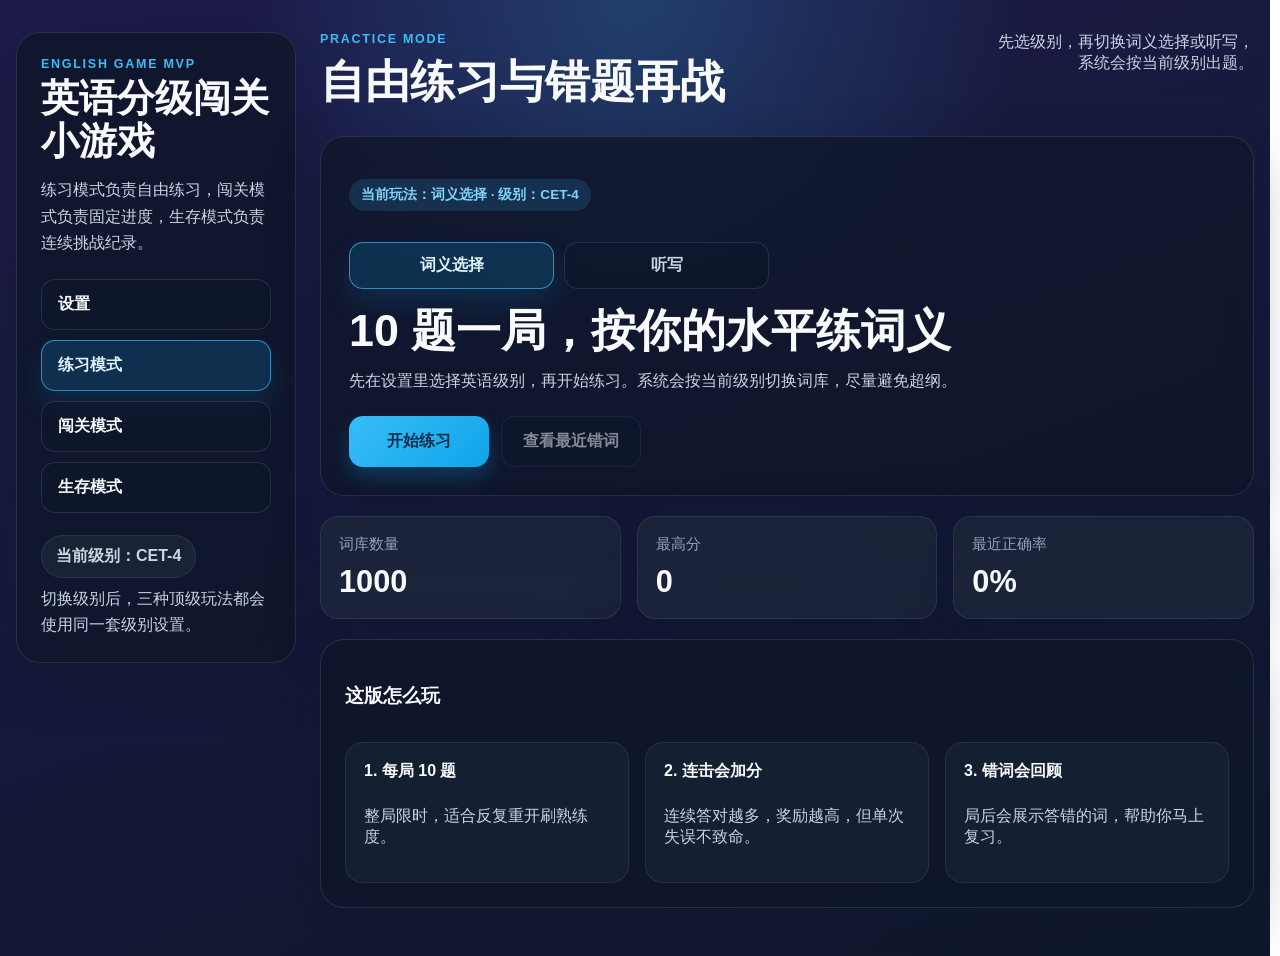
==== commit 3ac15d9f: "feat: 添加生存模式，支持新的玩法和统计功能" ====
--- a/index.html
+++ b/index.html
@@ -13,18 +13,19 @@
         <div class="sidebar-brand">
           <p class="eyebrow">English Game MVP</p>
           <h1>英语分级闯关小游戏</h1>
-          <p class="sidebar-copy">练习模式负责自由练习与错题再战，闯关模式负责固定关卡和正式进度。</p>
+          <p class="sidebar-copy">练习模式负责自由练习，闯关模式负责固定进度，生存模式负责连续挑战纪录。</p>
         </div>
 
         <nav class="sidebar-nav" aria-label="主导航">
           <button class="sidebar-nav-button" id="open-settings-button" type="button">设置</button>
           <a class="sidebar-nav-button is-active" href="index.html" aria-current="page">练习模式</a>
           <a class="sidebar-nav-button" href="stage-mode.html">闯关模式</a>
+          <a class="sidebar-nav-button" href="survival-mode.html">生存模式</a>
         </nav>
 
         <div class="sidebar-meta">
           <p class="level-chip" id="current-level-chip">当前级别：CET-4</p>
-          <p class="sidebar-hint">切换级别后，两种页面都会使用同一套级别设置。</p>
+          <p class="sidebar-hint">切换级别后，三种顶级玩法都会使用同一套级别设置。</p>
         </div>
       </aside>
 
@@ -220,7 +221,7 @@
         <button class="icon-button" id="close-settings-button" type="button" aria-label="关闭设置">×</button>
       </div>
       <p class="modal-copy">
-        级别切换后，练习模式和闯关模式都会切换到对应级别；练习统计和闯关进度会分别保留。
+        级别切换后，练习模式、闯关模式和生存模式都会切换到对应级别；三者的统计会分别保留。
       </p>
       <div class="level-options" id="level-options"></div>
       <div class="action-row modal-actions">
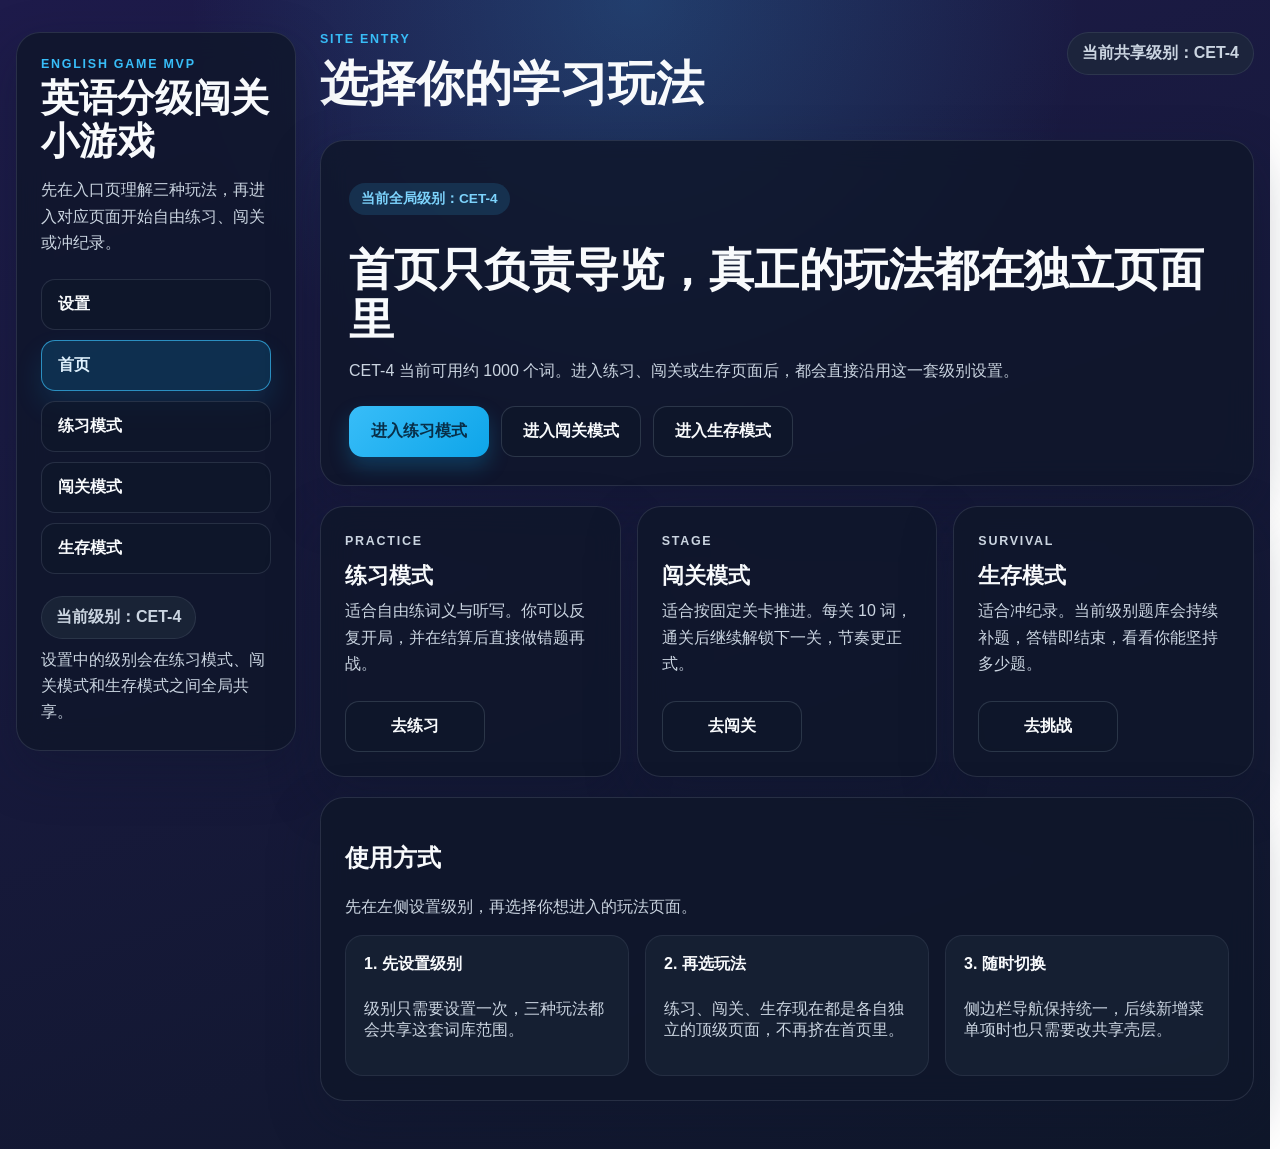
==== commit 5bd58923: "feat: 重构入口页与公共壳层设计，拆分页面与逻辑" ====
--- a/index.html
+++ b/index.html
@@ -3,207 +3,88 @@
 <head>
   <meta charset="utf-8">
   <meta name="viewport" content="width=device-width, initial-scale=1">
-  <title>英语分级闯关小游戏 - 练习模式</title>
+  <title>英语分级闯关小游戏 - 入口页</title>
   <link rel="stylesheet" href="styles.css">
 </head>
 <body>
   <div class="app-shell">
     <div class="app-layout">
-      <aside class="sidebar card">
-        <div class="sidebar-brand">
-          <p class="eyebrow">English Game MVP</p>
-          <h1>英语分级闯关小游戏</h1>
-          <p class="sidebar-copy">练习模式负责自由练习，闯关模式负责固定进度，生存模式负责连续挑战纪录。</p>
-        </div>
-
-        <nav class="sidebar-nav" aria-label="主导航">
-          <button class="sidebar-nav-button" id="open-settings-button" type="button">设置</button>
-          <a class="sidebar-nav-button is-active" href="index.html" aria-current="page">练习模式</a>
-          <a class="sidebar-nav-button" href="stage-mode.html">闯关模式</a>
-          <a class="sidebar-nav-button" href="survival-mode.html">生存模式</a>
-        </nav>
-
-        <div class="sidebar-meta">
-          <p class="level-chip" id="current-level-chip">当前级别：CET-4</p>
-          <p class="sidebar-hint">切换级别后，三种顶级玩法都会使用同一套级别设置。</p>
-        </div>
-      </aside>
+      <div id="shared-sidebar-slot"></div>
 
       <div class="content-shell">
-        <header class="app-header page-header">
+        <header class="app-header">
           <div>
-            <p class="eyebrow">Practice Mode</p>
-            <h2>自由练习与错题再战</h2>
+            <p class="eyebrow">Site Entry</p>
+            <h1>选择你的学习玩法</h1>
           </div>
-          <p class="header-tip">先选级别，再切换词义选择或听写，系统会按当前级别出题。</p>
+          <div class="header-actions">
+            <p class="level-chip" id="entry-page-level-chip">当前共享级别：CET-4</p>
+          </div>
         </header>
 
-        <main class="screen-stack">
-          <section class="screen is-active" id="screen-home" aria-labelledby="home-title">
-            <div class="hero-card card">
-              <p class="hero-badge" id="current-level-badge">当前玩法：词义选择 · 级别：CET-4</p>
-              <div class="mode-switch" id="mode-switch" role="tablist" aria-label="练习模式">
-                <button class="mode-button is-active" id="mode-meaning-button" type="button" data-mode="meaning" role="tab" aria-selected="true">词义选择</button>
-                <button class="mode-button" id="mode-dictation-button" type="button" data-mode="dictation" role="tab" aria-selected="false">听写</button>
-              </div>
-              <h2 id="home-title">10 题一局，按你的水平练词义</h2>
-              <p class="hero-copy" id="home-copy">
-                先在设置里选择英语级别，再开始练习。系统会按当前级别切换词库，尽量避免超纲。
-              </p>
-              <p class="home-mode-note is-hidden" id="home-mode-note"></p>
-              <div class="action-row">
-                <button class="primary-button" id="start-button" type="button">开始练习</button>
-                <button class="secondary-button" id="toggle-review-button" type="button">查看最近错词</button>
-              </div>
-            </div>
-
-            <div class="stats-grid">
-              <article class="stat-card card">
-                <span class="stat-label" id="word-bank-label">词库数量</span>
-                <strong class="stat-value" id="word-bank-size">0</strong>
-              </article>
-              <article class="stat-card card">
-                <span class="stat-label" id="best-score-label">最高分</span>
-                <strong class="stat-value" id="best-score">0</strong>
-              </article>
-              <article class="stat-card card">
-                <span class="stat-label" id="latest-accuracy-label">最近正确率</span>
-                <strong class="stat-value" id="latest-accuracy">0%</strong>
-              </article>
-            </div>
-
-            <section class="card review-panel is-hidden" id="home-review-panel" aria-labelledby="home-review-title">
-              <div class="panel-header">
-                <h3 id="home-review-title">最近错词</h3>
-                <span class="panel-hint">局后自动记录</span>
-              </div>
-              <ul class="word-review-list" id="home-review-list"></ul>
-              <p class="empty-state" id="home-review-empty">你最近还没有错词记录，直接开始第一局吧。</p>
-            </section>
-
-            <section class="card tips-panel">
-              <div class="panel-header">
-                <h3>这版怎么玩</h3>
-              </div>
-              <div class="tips-grid">
-                <article>
-                  <strong id="tip-title-1">1. 每局 10 题</strong>
-                  <p id="tip-copy-1">整局限时，适合反复重开刷熟练度。</p>
-                </article>
-                <article>
-                  <strong id="tip-title-2">2. 连击会加分</strong>
-                  <p id="tip-copy-2">连续答对越多，奖励越高，但单次失误不致命。</p>
-                </article>
-                <article>
-                  <strong id="tip-title-3">3. 错词会回顾</strong>
-                  <p id="tip-copy-3">局后会展示答错的词，帮助你马上复习。</p>
-                </article>
-              </div>
-            </section>
-          </section>
-
-          <section class="screen" id="screen-game" aria-labelledby="game-title">
-            <div class="card game-card">
-              <div class="panel-header game-header">
-                <div>
-                  <p class="eyebrow">Practice Run</p>
-                  <h2 id="game-title">正在练习</h2>
-                </div>
-                <div class="game-header-actions">
-                  <p class="question-progress" id="question-progress">第 1 / 10 题</p>
-                  <button class="secondary-button compact-button" id="exit-game-button" type="button">退出本局</button>
-                </div>
-              </div>
-
-              <div class="status-grid">
-                <article class="status-chip">
-                  <span id="status-label-1">时间</span>
-                  <strong id="timer-value">01:15</strong>
-                </article>
-                <article class="status-chip">
-                  <span id="status-label-2">分数</span>
-                  <strong id="score-value">0</strong>
-                </article>
-                <article class="status-chip">
-                  <span id="status-label-3">生命</span>
-                  <strong id="lives-value">3</strong>
-                </article>
-                <article class="status-chip">
-                  <span id="status-label-4">连击</span>
-                  <strong id="combo-value">0</strong>
-                </article>
-              </div>
-
-              <div class="question-panel" id="question-panel">
-                <div class="question-meta">
-                  <span class="tag" id="pos-tag">v.</span>
-                  <span class="tag tag-muted" id="difficulty-tag">easy</span>
-                </div>
-                <p class="prompt-label" id="prompt-label">请选择这个英文单词最贴切的中文意思：</p>
-                <h3 class="question-word" id="question-word">abandon</h3>
-                <p class="question-phonetic" id="question-phonetic">/əˈbændən/</p>
-                <p class="question-hint" id="question-hint">键盘也可以按 1 / 2 / 3 / 4 作答</p>
-                <div class="dictation-panel is-hidden" id="dictation-panel">
-                  <label class="dictation-label" for="dictation-input">请在三遍播放结束后提交你的拼写：</label>
-                  <div class="dictation-input-row">
-                    <input class="dictation-input" id="dictation-input" type="text" inputmode="latin" autocomplete="off" autocapitalize="none" spellcheck="false" placeholder="输入你听到的英文单词">
-                    <button class="primary-button" id="submit-dictation-button" type="button">提交拼写</button>
-                  </div>
-                  <p class="dictation-status" id="dictation-status">准备播放</p>
-                  <p class="dictation-support-note is-hidden" id="dictation-support-note">当前浏览器不支持语音播放，暂时无法使用听写模式。</p>
-                </div>
-              </div>
-
-              <div class="options-grid" id="options-grid" role="list"></div>
-
-              <div class="feedback-box" id="feedback-box" aria-live="polite"></div>
+        <main>
+          <section class="hero-card card">
+            <p class="hero-badge" id="entry-level-badge">当前全局级别：CET-4</p>
+            <h2>首页只负责导览，真正的玩法都在独立页面里</h2>
+            <p class="hero-copy" id="entry-level-summary">
+              现在的全局级别是 CET-4。进入练习、闯关或生存页面后，都会直接使用这一套词库设置。
+            </p>
+            <div class="action-row">
+              <a class="primary-button" href="practice-mode.html">进入练习模式</a>
+              <a class="secondary-button" href="stage-mode.html">进入闯关模式</a>
+              <a class="secondary-button" href="survival-mode.html">进入生存模式</a>
             </div>
           </section>
 
-          <section class="screen" id="screen-result" aria-labelledby="result-title">
-            <div class="card result-card">
-              <div class="panel-header">
-                <div>
-                  <p class="eyebrow">Practice Result</p>
-                  <h2 id="result-title">本局结算</h2>
-                </div>
+          <section class="entry-mode-grid">
+            <article class="card entry-mode-card">
+              <p class="eyebrow">Practice</p>
+              <h3>练习模式</h3>
+              <p>适合自由练词义与听写。你可以反复开局，并在结算后直接做错题再战。</p>
+              <div class="action-row">
+                <a class="secondary-button" href="practice-mode.html">去练习</a>
               </div>
+            </article>
 
-              <div class="result-grid">
-                <article class="stat-card result-stat">
-                  <span class="stat-label" id="result-label-1">最终得分</span>
-                  <strong class="stat-value" id="result-score">0</strong>
-                </article>
-                <article class="stat-card result-stat">
-                  <span class="stat-label" id="result-label-2">答对题数</span>
-                  <strong class="stat-value" id="result-correct">0 / 0</strong>
-                </article>
-                <article class="stat-card result-stat">
-                  <span class="stat-label" id="result-label-3">正确率</span>
-                  <strong class="stat-value" id="result-accuracy">0%</strong>
-                </article>
-                <article class="stat-card result-stat">
-                  <span class="stat-label" id="result-label-4">最高连击</span>
-                  <strong class="stat-value" id="result-best-combo">0</strong>
-                </article>
+            <article class="card entry-mode-card">
+              <p class="eyebrow">Stage</p>
+              <h3>闯关模式</h3>
+              <p>适合按固定关卡推进。每关 10 词，通关后继续解锁下一关，节奏更正式。</p>
+              <div class="action-row">
+                <a class="secondary-button" href="stage-mode.html">去闯关</a>
               </div>
+            </article>
 
-              <p class="summary-text" id="result-summary">继续保持，你已经在建立语感了。</p>
+            <article class="card entry-mode-card">
+              <p class="eyebrow">Survival</p>
+              <h3>生存模式</h3>
+              <p>适合冲纪录。当前级别题库会持续补题，答错即结束，看看你能坚持多少题。</p>
+              <div class="action-row">
+                <a class="secondary-button" href="survival-mode.html">去挑战</a>
+              </div>
+            </article>
+          </section>
 
-              <section class="review-panel result-review">
-                <div class="panel-header">
-                  <h3>本局错词回顾</h3>
-                  <span class="panel-hint" id="wrong-count">0 个</span>
-                </div>
-                <ul class="word-review-list" id="result-review-list"></ul>
-                <p class="empty-state" id="result-review-empty">这一局没有错词，表现不错。</p>
-              </section>
-
-              <div class="action-row">
-                <button class="primary-button" id="play-again-button" type="button">再来一局</button>
-                <button class="secondary-button is-hidden" id="rematch-button" type="button">错题再战</button>
-                <button class="secondary-button" id="back-home-button" type="button">返回首页</button>
+          <section class="card tips-panel">
+            <div class="panel-header">
+              <div>
+                <h2>使用方式</h2>
+                <p class="panel-copy">先在左侧设置级别，再选择你想进入的玩法页面。</p>
               </div>
+            </div>
+            <div class="tips-grid">
+              <article>
+                <strong>1. 先设置级别</strong>
+                <p>级别只需要设置一次，三种玩法都会共享这套词库范围。</p>
+              </article>
+              <article>
+                <strong>2. 再选玩法</strong>
+                <p>练习、闯关、生存现在都是各自独立的顶级页面，不再挤在首页里。</p>
+              </article>
+              <article>
+                <strong>3. 随时切换</strong>
+                <p>侧边栏导航保持统一，后续新增菜单项时也只需要改共享壳层。</p>
+              </article>
             </div>
           </section>
         </main>
@@ -211,29 +92,19 @@
     </div>
   </div>
 
-  <section class="modal-backdrop is-hidden" id="settings-modal" aria-hidden="true">
-    <div class="modal-card card" role="dialog" aria-modal="true" aria-labelledby="settings-title">
-      <div class="panel-header">
-        <div>
-          <p class="eyebrow">Settings</p>
-          <h2 id="settings-title">选择英语级别</h2>
-        </div>
-        <button class="icon-button" id="close-settings-button" type="button" aria-label="关闭设置">×</button>
-      </div>
-      <p class="modal-copy">
-        级别切换后，练习模式、闯关模式和生存模式都会切换到对应级别；三者的统计会分别保留。
-      </p>
-      <div class="level-options" id="level-options"></div>
-      <div class="action-row modal-actions">
-        <button class="primary-button" id="save-settings-button" type="button">保存设置</button>
-        <button class="secondary-button" id="cancel-settings-button" type="button">取消</button>
-      </div>
-    </div>
-  </section>
+  <div id="shared-settings-slot"></div>
 
   <script src="generated-word-bank.js"></script>
   <script src="words.js"></script>
   <script src="shared-game.js"></script>
-  <script src="app.js"></script>
+  <script src="shared-layout.js"></script>
+  <script>
+    window.__gameShell = window.GameLayout.mountShell({
+      activeNav: "home",
+      sidebarCopy: "先在入口页理解三种玩法，再进入对应页面开始自由练习、闯关或冲纪录。",
+      sidebarHint: "设置中的级别会在练习模式、闯关模式和生存模式之间全局共享。"
+    });
+  </script>
+  <script src="entry-page.js"></script>
 </body>
 </html>
--- a/styles.css
+++ b/styles.css
@@ -130,6 +130,11 @@
   line-height: 1.15;
 }
 
+.brand-link {
+  color: inherit;
+  text-decoration: none;
+}
+
 .sidebar-copy,
 .sidebar-hint,
 .panel-copy {
@@ -350,7 +355,11 @@
   min-width: 140px;
   padding: 14px 20px;
   border-radius: 14px;
+  display: inline-flex;
+  align-items: center;
+  justify-content: center;
   font-weight: 700;
+  text-decoration: none;
 }
 
 .primary-button:disabled,
@@ -446,6 +455,28 @@
 .tips-grid strong {
   display: inline-block;
   margin-bottom: 8px;
+}
+
+.entry-mode-grid {
+  display: grid;
+  gap: 16px;
+  grid-template-columns: repeat(3, minmax(0, 1fr));
+  margin-top: 20px;
+}
+
+.entry-mode-card {
+  padding: 24px;
+}
+
+.entry-mode-card h3 {
+  margin: 10px 0 8px;
+  font-size: 1.35rem;
+}
+
+.entry-mode-card p {
+  margin: 0;
+  color: var(--text-soft);
+  line-height: 1.65;
 }
 
 .game-card {
@@ -947,6 +978,7 @@
   .result-grid,
   .tips-grid,
   .status-grid,
+  .entry-mode-grid,
   .stage-highlight-grid,
   .stage-list {
     grid-template-columns: repeat(2, minmax(0, 1fr));
@@ -971,6 +1003,7 @@
   .result-grid,
   .tips-grid,
   .status-grid,
+  .entry-mode-grid,
   .stage-highlight-grid,
   .stage-list {
     grid-template-columns: 1fr;
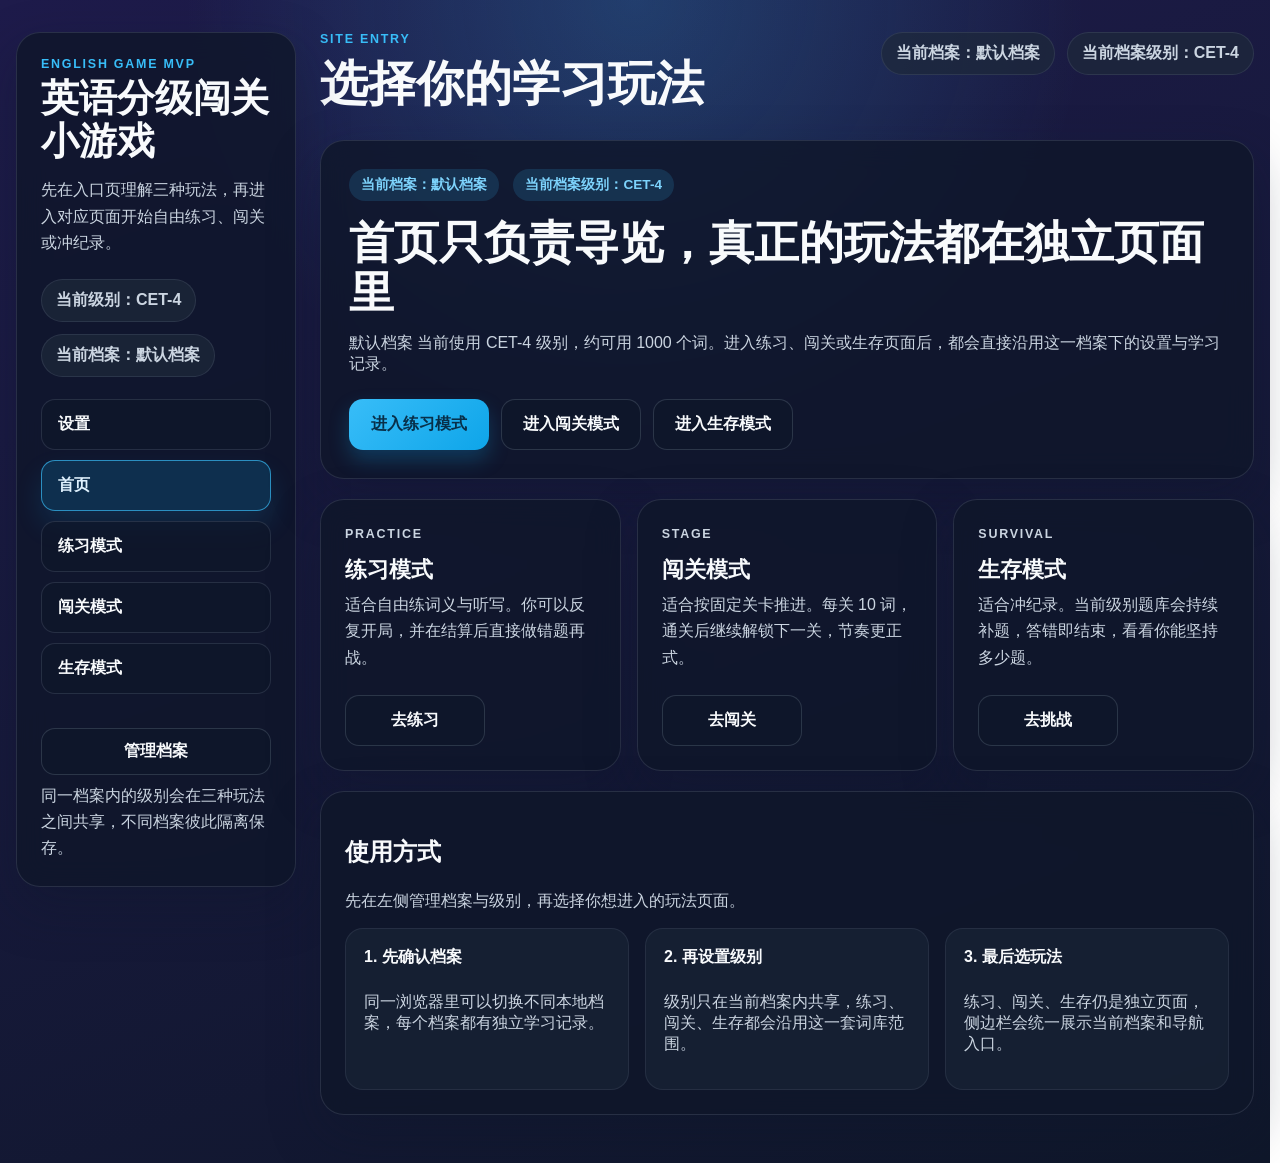
==== commit 02023d5b: "feat: 添加档案管理功能，支持创建、重命名、删除和切换档案 feat: 更新侧边栏文案，增强用户体验 feat: 在闯关模式和生存模式中处理档案切换请求 style: 调整样式以支持新档案管理界面" ====
--- a/index.html
+++ b/index.html
@@ -18,16 +18,18 @@
             <h1>选择你的学习玩法</h1>
           </div>
           <div class="header-actions">
-            <p class="level-chip" id="entry-page-level-chip">当前共享级别：CET-4</p>
+            <p class="level-chip" id="entry-page-profile-chip">当前档案：默认档案</p>
+            <p class="level-chip" id="entry-page-level-chip">当前档案级别：CET-4</p>
           </div>
         </header>
 
         <main>
           <section class="hero-card card">
-            <p class="hero-badge" id="entry-level-badge">当前全局级别：CET-4</p>
+            <p class="hero-badge" id="entry-profile-badge">当前档案：默认档案</p>
+            <p class="hero-badge entry-secondary-badge" id="entry-level-badge">当前档案级别：CET-4</p>
             <h2>首页只负责导览，真正的玩法都在独立页面里</h2>
             <p class="hero-copy" id="entry-level-summary">
-              现在的全局级别是 CET-4。进入练习、闯关或生存页面后，都会直接使用这一套词库设置。
+              当前档案是默认档案，当前级别是 CET-4。进入练习、闯关或生存页面后，都会直接使用这一档案下的设置与学习记录。
             </p>
             <div class="action-row">
               <a class="primary-button" href="practice-mode.html">进入练习模式</a>
@@ -67,26 +69,26 @@
 
           <section class="card tips-panel">
             <div class="panel-header">
-              <div>
-                <h2>使用方式</h2>
-                <p class="panel-copy">先在左侧设置级别，再选择你想进入的玩法页面。</p>
+                <div>
+                  <h2>使用方式</h2>
+                  <p class="panel-copy">先在左侧管理档案与级别，再选择你想进入的玩法页面。</p>
+                </div>
               </div>
-            </div>
-            <div class="tips-grid">
-              <article>
-                <strong>1. 先设置级别</strong>
-                <p>级别只需要设置一次，三种玩法都会共享这套词库范围。</p>
-              </article>
-              <article>
-                <strong>2. 再选玩法</strong>
-                <p>练习、闯关、生存现在都是各自独立的顶级页面，不再挤在首页里。</p>
-              </article>
-              <article>
-                <strong>3. 随时切换</strong>
-                <p>侧边栏导航保持统一，后续新增菜单项时也只需要改共享壳层。</p>
-              </article>
-            </div>
-          </section>
+              <div class="tips-grid">
+                <article>
+                  <strong>1. 先确认档案</strong>
+                  <p>同一浏览器里可以切换不同本地档案，每个档案都有独立学习记录。</p>
+                </article>
+                <article>
+                  <strong>2. 再设置级别</strong>
+                  <p>级别只在当前档案内共享，练习、闯关、生存都会沿用这一套词库范围。</p>
+                </article>
+                <article>
+                  <strong>3. 最后选玩法</strong>
+                  <p>练习、闯关、生存仍是独立页面，侧边栏会统一展示当前档案和导航入口。</p>
+                </article>
+              </div>
+            </section>
         </main>
       </div>
     </div>
@@ -102,7 +104,7 @@
     window.__gameShell = window.GameLayout.mountShell({
       activeNav: "home",
       sidebarCopy: "先在入口页理解三种玩法，再进入对应页面开始自由练习、闯关或冲纪录。",
-      sidebarHint: "设置中的级别会在练习模式、闯关模式和生存模式之间全局共享。"
+      sidebarHint: "同一档案内的级别会在三种玩法之间共享，不同档案彼此隔离保存。"
     });
   </script>
   <script src="entry-page.js"></script>
--- a/styles.css
+++ b/styles.css
@@ -157,6 +157,14 @@
   margin-top: 22px;
 }
 
+.sidebar-status {
+  display: flex;
+  flex-direction: column;
+  align-items: flex-start;
+  gap: 12px;
+  margin-top: 22px;
+}
+
 .sidebar-nav-button {
   width: 100%;
   display: block;
@@ -186,8 +194,18 @@
   margin-top: 22px;
 }
 
+.sidebar-status .level-chip,
 .sidebar-meta .level-chip {
   display: inline-flex;
+}
+
+.profile-chip {
+  margin-top: 0;
+}
+
+.sidebar-meta-button {
+  width: 100%;
+  margin-top: 12px;
 }
 
 .app-header {
@@ -272,6 +290,7 @@
 
 .hero-badge,
 .tag {
+  margin: 0;
   display: inline-flex;
   align-items: center;
   gap: 6px;
@@ -287,6 +306,10 @@
   margin: 16px 0 12px;
   font-size: clamp(1.8rem, 3.8vw, 2.8rem);
   line-height: 1.12;
+}
+
+.entry-secondary-badge {
+  margin-left: 10px;
 }
 
 .mode-switch {
@@ -369,6 +392,11 @@
   transform: none;
 }
 
+.danger-button {
+  border-color: rgba(248, 113, 113, 0.45);
+  color: #fecaca;
+}
+
 .primary-button {
   background: linear-gradient(135deg, var(--accent), var(--accent-strong));
   color: #082f49;
@@ -950,6 +978,166 @@
   flex-shrink: 0;
 }
 
+.profile-modal-card {
+  width: min(920px, 100%);
+}
+
+.profile-modal-feedback {
+  margin-top: 16px;
+  padding: 14px 16px;
+  border-radius: 14px;
+  background: rgba(30, 41, 59, 0.72);
+  border: 1px solid rgba(148, 163, 184, 0.16);
+  color: var(--text-soft);
+}
+
+.profile-modal-feedback.is-success {
+  border-color: rgba(34, 197, 94, 0.45);
+  color: #bbf7d0;
+}
+
+.profile-modal-feedback.is-error {
+  border-color: rgba(248, 113, 113, 0.45);
+  color: #fecaca;
+}
+
+.profile-modal-body {
+  display: grid;
+  gap: 16px;
+  margin-top: 18px;
+  min-height: 0;
+  overflow-y: auto;
+  padding-right: 8px;
+}
+
+.profile-panel {
+  padding: 20px;
+  border-radius: var(--radius-md);
+  background: rgba(15, 23, 42, 0.68);
+  border: 1px solid rgba(148, 163, 184, 0.14);
+}
+
+.profile-summary-grid {
+  display: grid;
+  gap: 16px;
+  grid-template-columns: repeat(3, minmax(0, 1fr));
+  margin-top: 18px;
+}
+
+.profile-summary-value {
+  font-size: 1.18rem;
+}
+
+.profile-list {
+  display: grid;
+  gap: 12px;
+  margin-top: 18px;
+}
+
+.profile-list-item,
+.profile-selection-card {
+  width: 100%;
+  padding: 16px 18px;
+  text-align: left;
+  border-radius: 16px;
+  background: rgba(30, 41, 59, 0.72);
+  border: 1px solid rgba(148, 163, 184, 0.14);
+  color: var(--text-main);
+}
+
+.profile-list-item {
+  transition: transform 0.15s ease, background 0.15s ease, border-color 0.15s ease;
+}
+
+.profile-list-item:hover {
+  transform: translateY(-2px);
+}
+
+.profile-list-item.is-selected,
+.profile-selection-card.is-current {
+  border-color: rgba(56, 189, 248, 0.7);
+  background: rgba(14, 165, 233, 0.16);
+}
+
+.profile-list-header,
+.profile-selection-header {
+  display: flex;
+  justify-content: space-between;
+  gap: 12px;
+  align-items: center;
+}
+
+.profile-list-tags {
+  display: inline-flex;
+  flex-wrap: wrap;
+  gap: 8px;
+}
+
+.profile-pill {
+  display: inline-flex;
+  align-items: center;
+  padding: 4px 10px;
+  border-radius: 999px;
+  background: rgba(56, 189, 248, 0.14);
+  color: #7dd3fc;
+  font-size: 0.8rem;
+  font-weight: 700;
+}
+
+.profile-pill.is-selected {
+  background: rgba(251, 191, 36, 0.14);
+  color: #fde68a;
+}
+
+.profile-list-meta {
+  margin: 12px 0 0;
+  color: var(--text-soft);
+  line-height: 1.6;
+}
+
+.profile-action-row {
+  margin-top: 16px;
+}
+
+.profile-rename-box {
+  margin-top: 18px;
+  padding-top: 18px;
+  border-top: 1px solid rgba(148, 163, 184, 0.14);
+}
+
+.profile-input-label {
+  display: block;
+  margin-bottom: 10px;
+  font-weight: 600;
+}
+
+.profile-create-row {
+  display: flex;
+  gap: 12px;
+  align-items: stretch;
+  margin-top: 18px;
+}
+
+.profile-name-input {
+  flex: 1;
+  min-height: 52px;
+  padding: 14px 16px;
+  border-radius: 14px;
+  border: 1px solid rgba(148, 163, 184, 0.22);
+  background: rgba(15, 23, 42, 0.82);
+  color: var(--text-main);
+}
+
+.profile-name-input::placeholder {
+  color: var(--text-muted);
+}
+
+.profile-name-input:focus {
+  outline: none;
+  border-color: rgba(56, 189, 248, 0.7);
+  box-shadow: 0 0 0 3px rgba(56, 189, 248, 0.16);
+}
+
 @media (max-width: 900px) {
   .app-layout {
     grid-template-columns: 1fr;
@@ -979,6 +1167,7 @@
   .tips-grid,
   .status-grid,
   .entry-mode-grid,
+  .profile-summary-grid,
   .stage-highlight-grid,
   .stage-list {
     grid-template-columns: repeat(2, minmax(0, 1fr));
@@ -1026,6 +1215,10 @@
     flex-direction: column;
   }
 
+  .profile-create-row {
+    flex-direction: column;
+  }
+
   .mode-switch {
     width: 100%;
   }
@@ -1047,6 +1240,11 @@
     flex-direction: column;
   }
 
+  .entry-secondary-badge {
+    margin-left: 0;
+    margin-top: 10px;
+  }
+
   .level-option-count {
     align-self: flex-start;
   }
@@ -1059,4 +1257,10 @@
     max-height: calc(100vh - 20px);
     padding: 18px;
   }
-}
+
+  .profile-list-header,
+  .profile-selection-header {
+    flex-direction: column;
+    align-items: flex-start;
+  }
+}
